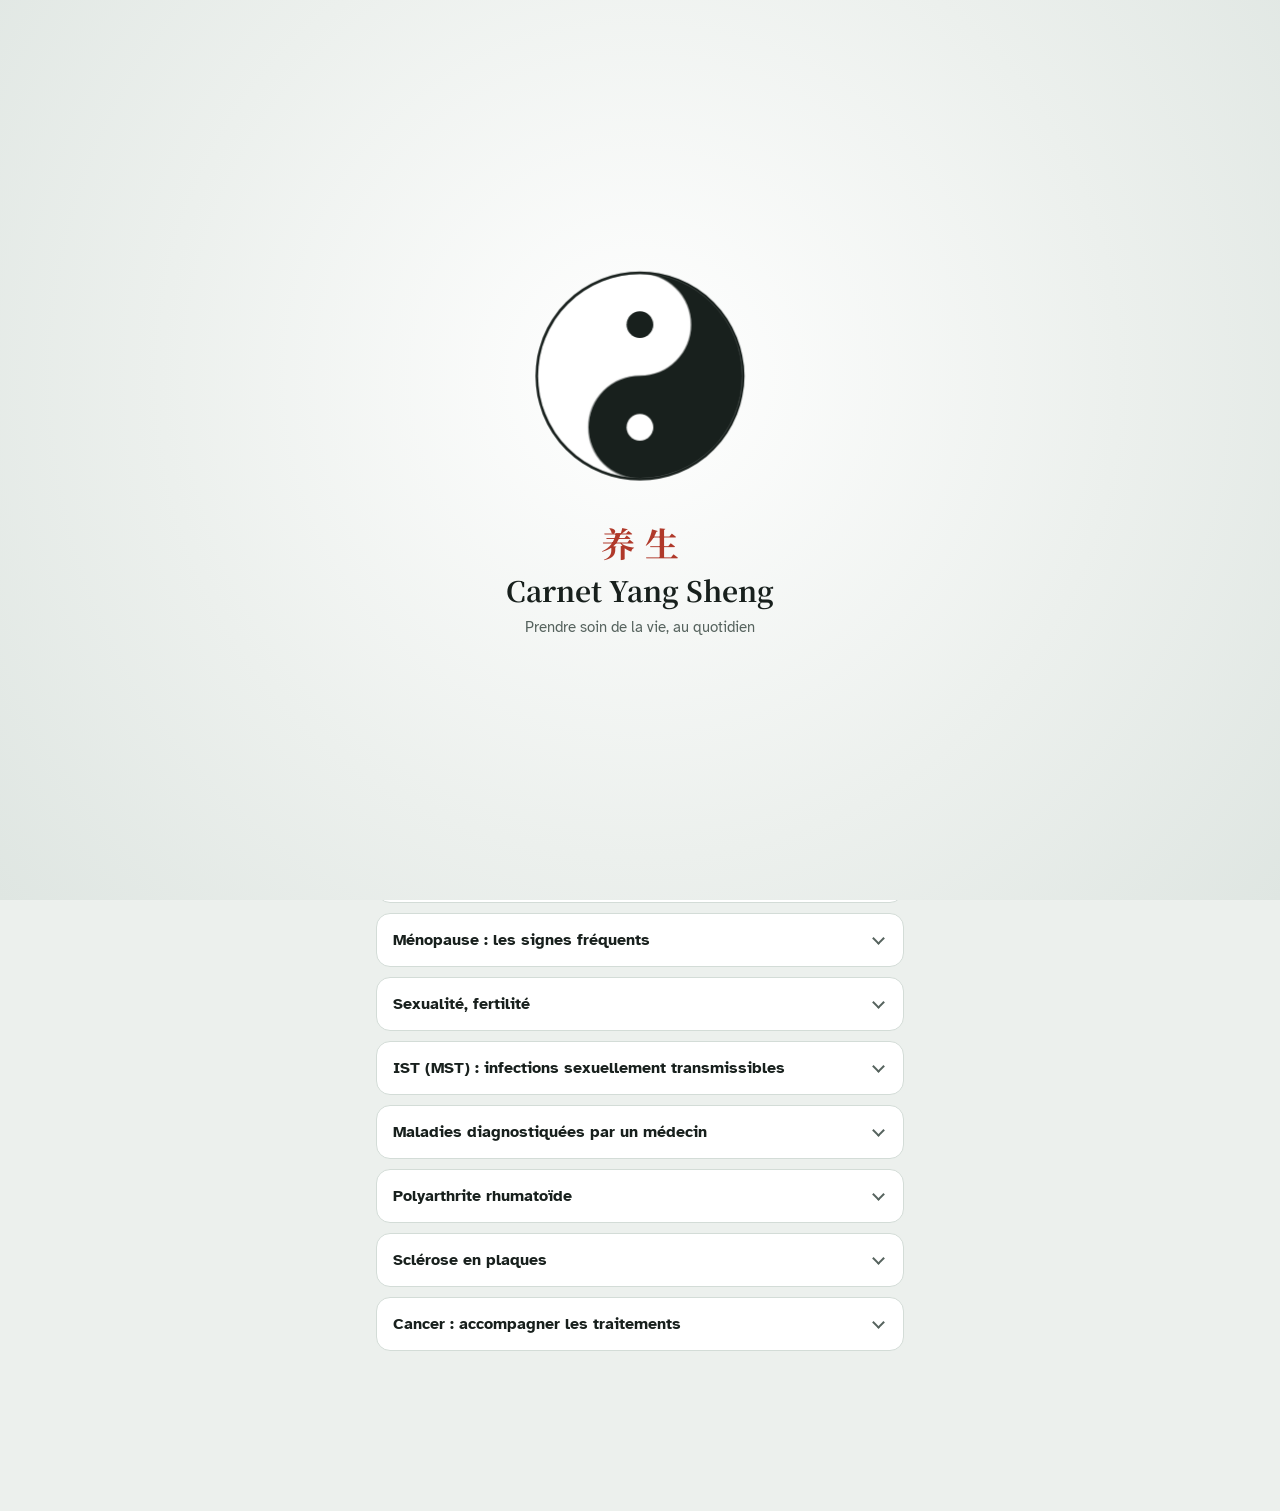
==== index.html @ c3e2aff1 "v0.17.2 : modèle « langue sans enduit » séparé de l'enduit par plaques - Nouveau signe sans-enduit (" ====
<!doctype html>
<html lang="fr">
<head>
<meta charset="utf-8">
<script>try{var p=JSON.parse(localStorage.getItem('ys.reglages')||'{}')||{},r=document.documentElement;if(p.theme==='dark'||p.theme==='light')r.dataset.theme=p.theme;if(p.fs==='l'||p.fs==='xl')r.dataset.fs=p.fs;if(p.intro===false)r.classList.add('no-intro');if(localStorage.getItem('ys.langue')==='en')r.lang='en';}catch(e){}</script>
<meta name="viewport" content="width=device-width, initial-scale=1, viewport-fit=cover">
<title>Carnet Yang Sheng</title>
<meta name="description" content="Protocoles d'auto-massage et recettes de bien-être inspirés de la médecine traditionnelle chinoise.">
<meta name="theme-color" content="#ECF0ED" media="(prefers-color-scheme: light)">
<meta name="theme-color" content="#0F1412" media="(prefers-color-scheme: dark)">
<link rel="manifest" href="manifest.webmanifest">
<link rel="icon" type="image/png" href="icons/icon-192.png">
<link rel="apple-touch-icon" href="icons/apple-touch-icon.png">
<link rel="preload" href="fonts/atkinson-400.woff2" as="font" type="font/woff2" crossorigin>
<link rel="stylesheet" href="app.css?v=09b61f0e">
</head>
<body>
<div id="intro" class="intro" role="img" aria-label="Carnet Yang Sheng">
  <div class="intro-in">
    <svg class="taiji" viewBox="-112 -112 224 224" aria-hidden="true">
      <circle class="taiji-halo" r="108"></circle>
      <g class="taiji-spin">
        <g class="taiji-yang"><path d="M0 -100A100 100 0 0 1 0 100A50 50 0 0 1 0 0A50 50 0 0 0 0 -100Z"></path><circle class="taiji-dot d-yin" cx="0" cy="50" r="13"></circle></g>
        <g class="taiji-yin"><path d="M0 100A100 100 0 0 1 0 -100A50 50 0 0 1 0 0A50 50 0 0 0 0 100Z"></path><circle class="taiji-dot d-yang" cx="0" cy="-50" r="13"></circle></g>
      </g>
      <circle class="taiji-ring" r="100.5" pathLength="100"></circle>
    </svg>
    <p class="intro-zh" lang="zh-Hans">养生</p>
    <p class="intro-t">Carnet Yang Sheng</p>
    <p class="intro-s">Prendre soin de la vie, au quotidien</p>
  </div>
</div>

<main id="view"></main>

<div class="mini" id="mini" hidden>
  <div class="mini-in">
    <div class="mini-t"><b id="mini-title"></b><span>Minuteur en cours</span></div>
    <span class="mini-time" id="mini-time"></span>
    <button type="button" id="mini-open">Voir</button>
  </div>
</div>

<div id="dock" class="dock" aria-hidden="true" hidden><p class="dock-t">Dépose la fiche dans un carnet</p><div class="dock-in"></div></div>

<div id="toast" class="toast" role="status" aria-live="polite" hidden><span class="toast-m"></span><button type="button" class="toast-b">Annuler</button></div>

<div id="sheet" class="sheet-back" hidden>
  <div class="sheet" role="dialog" aria-modal="true" aria-labelledby="sheet-t">
    <h2 class="sheet-t" id="sheet-t"></h2>
    <p class="sheet-s"></p>
    <div class="sheet-body"></div>
    <button type="button" class="sheet-cancel">Fermer</button>
  </div>
</div>

<nav class="tabs" aria-label="Sections">
  <div class="tabs-in">
    <button type="button" class="tab" data-tab="symptomes"><span class="pill"><svg viewBox="0 0 24 24" fill="none" stroke="currentColor" stroke-width="1.8" stroke-linecap="round" stroke-linejoin="round" aria-hidden="true"><path d="M2.5 12h4.5l2.2-5.5 4.3 11 2.2-5.5h5.8"></path></svg></span><span class="tab-l">Symptômes</span></button>
    <button type="button" class="tab" data-tab="tableaux"><span class="pill"><svg viewBox="0 0 24 24" fill="none" stroke="currentColor" stroke-width="1.8" stroke-linecap="round" stroke-linejoin="round" aria-hidden="true"><circle cx="12" cy="12" r="9"></circle><path d="M12 3a4.5 4.5 0 0 1 0 9a4.5 4.5 0 0 0 0 9"></path><circle cx="12" cy="7.5" r="0.9" fill="currentColor"></circle><circle cx="12" cy="16.5" r="0.9"></circle></svg></span><span class="tab-l">Tableaux</span></button>
    <button type="button" class="tab" data-tab="cuisine"><span class="pill"><svg viewBox="0 0 24 24" fill="none" stroke="currentColor" stroke-width="1.8" stroke-linecap="round" stroke-linejoin="round" aria-hidden="true"><path d="M3 12h18a9 8 0 0 1-18 0z"></path><path d="M8 8.5c0-1.4 1-1.8 1-3.2M12 8.5c0-1.4 1-1.8 1-3.2M16 8.5c0-1.4 1-1.8 1-3.2"></path></svg></span><span class="tab-l">Cuisine</span></button>
    <button type="button" class="tab" data-tab="carnet"><span class="pill"><svg viewBox="0 0 24 24" fill="none" stroke="currentColor" stroke-width="1.8" stroke-linecap="round" stroke-linejoin="round" aria-hidden="true"><path d="M5 4.5A1.5 1.5 0 0 1 6.5 3H19v15H6.5A1.5 1.5 0 0 0 5 19.5z"></path><path d="M5 19.5A1.5 1.5 0 0 0 6.5 21H19"></path><path d="M9 7.5h6M9 11h4"></path></svg></span><span class="tab-l">Carnet</span></button>
    <button type="button" class="tab" data-tab="infos"><span class="pill"><svg viewBox="0 0 24 24" fill="none" stroke="currentColor" stroke-width="1.8" stroke-linecap="round" stroke-linejoin="round" aria-hidden="true"><circle cx="12" cy="12" r="9"></circle><path d="M12 11v5.5M12 7.8v.2"></path></svg></span><span class="tab-l">Infos</span></button>
  </div>
</nav>

<script src="app.js?v=32d4dc34"></script>
</body>
</html>
---- app.css ----
@font-face{font-family:"YS Serif";font-style:normal;font-weight:500;font-display:swap;src:url("fonts/notoserifsc-500.woff2") format("woff2")}
@font-face{font-family:"YS Serif";font-style:normal;font-weight:700;font-display:swap;src:url("fonts/notoserifsc-700.woff2") format("woff2")}
@font-face{font-family:"YS Sans";font-style:normal;font-weight:400;font-display:swap;src:url("fonts/atkinson-400.woff2") format("woff2")}
@font-face{font-family:"YS Sans";font-style:normal;font-weight:700;font-display:swap;src:url("fonts/atkinson-700.woff2") format("woff2")}
/* Carnet Yang Sheng : styles de l'appli */
:root{
  --bg:#ECF0ED;--surface:#FFFFFF;--sunk:#DFE6E2;--ink:#18201D;--muted:#56635E;--line:#D3DCD7;
  --cin:#A5382A;--cin-bg:#F6E3DF;--jade:#256650;--jade-bg:#DCEEE6;--och:#8A5A10;--och-bg:#F5E8D0;--done:#8A9791;
  --seal:#B0392A;--seal-ink:#FFF7F3;--shadow:rgba(24,32,29,.10);--warn:#8C3B12;--warn-bg:#FBEBDD;
  --serif:"YS Serif","Noto Serif SC","Songti SC","STSong","Source Han Serif SC",Georgia,serif;
  --sans:"YS Sans","Atkinson Hyperlegible",system-ui,-apple-system,"Segoe UI",Roboto,sans-serif;
  --tabs-h:64px;--fs:1;
}
:root[data-fs="l"]{--fs:1.12}
:root[data-fs="xl"]{--fs:1.25}
@media (prefers-color-scheme:dark){
  :root:not([data-theme="light"]){
    --bg:#0F1412;--surface:#18201D;--sunk:#0A0E0C;--ink:#E6ECE8;--muted:#9AA8A2;--line:#2B3632;
    --cin:#E8846F;--cin-bg:#3A231E;--jade:#74C8A7;--jade-bg:#16332A;--och:#E3AA56;--och-bg:#3A2B13;--done:#5F6D67;
    --seal:#C4503E;--seal-ink:#FFF3EE;--shadow:rgba(0,0,0,.45);--warn:#F0A774;--warn-bg:#3A2415;
    color-scheme:dark;
  }
}
:root[data-theme="dark"]{
  --bg:#0F1412;--surface:#18201D;--sunk:#0A0E0C;--ink:#E6ECE8;--muted:#9AA8A2;--line:#2B3632;
  --cin:#E8846F;--cin-bg:#3A231E;--jade:#74C8A7;--jade-bg:#16332A;--och:#E3AA56;--och-bg:#3A2B13;--done:#5F6D67;
  --seal:#C4503E;--seal-ink:#FFF3EE;--shadow:rgba(0,0,0,.45);--warn:#F0A774;--warn-bg:#3A2415;
  color-scheme:dark;
}
*,*::before,*::after{box-sizing:border-box}
[hidden]{display:none!important}
html{-webkit-text-size-adjust:100%}
body{margin:0;background:var(--bg);color:var(--ink);font-family:var(--sans);font-size:calc(16px*var(--fs,1));line-height:1.5;-webkit-tap-highlight-color:transparent}
.standalone body{padding-top:env(safe-area-inset-top,0px)}
main{max-width:560px;margin-inline:auto;padding-inline:16px;padding-block:20px calc(var(--tabs-h) + 96px + env(safe-area-inset-bottom,0px))}
button{font:inherit;color:inherit}
:focus-visible{outline:2px solid var(--ink);outline-offset:2px}
h1,h2,h3{text-wrap:balance}

/* En-têtes de section */
.mast{display:flex;gap:14px;align-items:center}
.seal{flex:none;width:46px;height:82px;border-radius:5px;background:var(--seal);color:var(--seal-ink);font-family:var(--serif);font-weight:700;font-size:25px;line-height:1;display:flex;flex-direction:column;align-items:center;justify-content:center;gap:7px;box-shadow:inset 0 0 0 3px var(--seal),inset 0 0 0 4.5px var(--seal-ink)}
.mast h1,.vh{font-family:var(--serif);font-weight:700;font-size:calc(30px*var(--fs,1));line-height:1.15;margin:0}
.lede{margin:4px 0 0;color:var(--muted);font-size:calc(15px*var(--fs,1));max-width:44ch}
.tools{display:grid;gap:10px;margin-top:22px}
.seg{display:grid;grid-template-columns:repeat(3,minmax(0,1fr));gap:4px;padding:4px;background:var(--sunk);border-radius:12px}
.seg button{border:0;background:transparent;color:var(--muted);font-weight:700;font-size:calc(15px*var(--fs,1));border-radius:9px;min-height:42px;cursor:pointer;display:inline-flex;align-items:center;justify-content:center;gap:5px}
.seg button[aria-pressed="true"]{background:var(--surface);color:var(--ink);box-shadow:0 1px 3px var(--shadow)}
.seg .n{font-weight:400;font-variant-numeric:tabular-nums}
.find{position:relative;display:block}
.find input{width:100%;font:inherit;font-size:calc(16px*var(--fs,1));color:var(--ink);background:var(--surface);border:1px solid var(--line);border-radius:12px;min-height:46px;padding:10px 14px 10px 42px;-webkit-appearance:none;appearance:none}
.find input::placeholder{color:var(--muted)}
.find input:focus{outline:2px solid var(--jade);outline-offset:0;border-color:var(--jade)}
.find svg{position:absolute;left:14px;top:50%;transform:translateY(-50%);width:18px;height:18px;color:var(--muted);pointer-events:none}

/* Chronologie */
.month{display:flex;align-items:center;gap:10px;margin:28px 0 0;font-size:calc(13px*var(--fs,1));font-weight:700;letter-spacing:.08em;text-transform:uppercase;color:var(--muted)}
.month::after{content:"";flex:1;height:1px;background:var(--line)}
.day{display:grid;grid-template-columns:44px minmax(0,1fr);gap:12px;margin-top:14px}
.date{display:flex;flex-direction:column;align-items:center;padding-top:10px}
.date .d{font-family:var(--serif);font-weight:700;font-size:calc(28px*var(--fs,1));line-height:1;font-variant-numeric:tabular-nums}
.date .w{font-size:calc(12px*var(--fs,1));color:var(--muted);margin-top:5px}
.entries{display:grid;gap:10px}
.entry{--ac:var(--jade);--acbg:var(--jade-bg);display:grid;grid-template-columns:minmax(0,1fr) auto;column-gap:12px;align-items:center;width:100%;text-align:left;background:var(--surface);border:1px solid var(--line);border-radius:14px;padding:14px 14px 14px 16px;cursor:pointer;transition:border-color .15s,transform .1s}
.entry.recette{--ac:var(--och);--acbg:var(--och-bg)}
.entry:hover{border-color:var(--ac)}
.entry:active{transform:scale(.99)}
.entry .txt{display:flex;flex-direction:column;gap:2px;min-width:0}
.kind{font-size:calc(12px*var(--fs,1));font-weight:700;letter-spacing:.08em;text-transform:uppercase;color:var(--ac)}
.etitle{font-size:calc(18px*var(--fs,1));font-weight:700;line-height:1.3}
.emeta{font-size:calc(14px*var(--fs,1));color:var(--muted);font-variant-numeric:tabular-nums}
.ematch{font-size:calc(14px*var(--fs,1));font-weight:700;color:var(--ac)}
.emiss{font-size:calc(13px*var(--fs,1));color:var(--muted)}
.eprin{font-family:var(--serif);font-weight:500;writing-mode:vertical-rl;font-size:calc(19px*var(--fs,1));line-height:1.05;letter-spacing:.06em;color:var(--ac)}
.live{display:inline-block;margin-left:6px;padding:0 8px;border-radius:999px;background:var(--acbg);color:var(--ac);font-size:calc(12px*var(--fs,1));font-weight:700;letter-spacing:0;text-transform:none}
.msg{margin:28px 0 0;padding:18px;border:1px dashed var(--line);border-radius:14px;color:var(--muted);text-align:center}
.results-h{margin:28px 0 12px;font-size:calc(19px*var(--fs,1));font-weight:700}

/* Puces de sélection */
.chips{display:flex;flex-wrap:wrap;gap:8px;margin-top:18px}
.chip{--ac:var(--jade);--acbg:var(--jade-bg);border:1.5px solid var(--line);background:var(--surface);border-radius:999px;padding:8px 14px;min-height:42px;font-size:calc(15px*var(--fs,1));font-weight:700;cursor:pointer;display:inline-flex;align-items:center;gap:6px}
.chips.och .chip{--ac:var(--och);--acbg:var(--och-bg)}
.chip[aria-pressed="true"]{background:var(--acbg);border-color:var(--ac);color:var(--ac)}
.chip[aria-pressed="true"]::before{content:"✓";font-size:calc(14px*var(--fs,1))}
.linkbtn{background:none;border:0;padding:8px 0;min-height:40px;color:var(--muted);font-size:calc(14px*var(--fs,1));text-decoration:underline;text-underline-offset:3px;cursor:pointer}
.alert{margin-top:18px;background:var(--warn-bg);color:var(--ink);border-radius:14px;padding:14px 16px}
.alert h2{margin:0 0 6px;font-size:calc(16px*var(--fs,1));color:var(--warn)}
.alert ul{margin:0;padding-left:18px}
.alert li{margin:0 0 6px;font-size:calc(14px*var(--fs,1));line-height:1.45}
.alert li b{color:var(--warn)}
.fine{margin:14px 0 0;font-size:calc(13px*var(--fs,1));color:var(--muted)}

/* Fiche ouverte */
.fiche{--ac:var(--jade);--acbg:var(--jade-bg)}
.fiche.recette{--ac:var(--och);--acbg:var(--och-bg)}
.bar{position:sticky;top:env(safe-area-inset-top,0px);z-index:5;display:flex;align-items:center;justify-content:space-between;gap:12px;margin-inline:-16px;margin-top:-20px;padding:4px 16px;background:var(--bg);box-shadow:0 1px 0 var(--line)}
.back{border:0;background:none;cursor:pointer;font-weight:700;font-size:calc(16px*var(--fs,1));min-height:44px;display:inline-flex;align-items:center;gap:6px;padding:0 12px 0 0}
.back span{font-size:calc(26px*var(--fs,1));line-height:1;margin-top:-3px}
.dhead{padding-top:18px}
.eyebrow{margin:0;font-size:calc(13px*var(--fs,1));font-weight:700;letter-spacing:.06em;text-transform:uppercase;color:var(--muted)}
.dtitle{font-family:var(--serif);font-weight:700;font-size:calc(28px*var(--fs,1));line-height:1.2;margin:6px 0 0}
.ctx{margin:8px 0 0;color:var(--muted);max-width:60ch}
.for{display:flex;flex-wrap:wrap;gap:6px;margin-top:12px}
.for span{font-size:calc(13px*var(--fs,1));font-weight:700;padding:3px 10px;border-radius:999px;border:1px solid var(--line);color:var(--muted)}
.prin{display:flex;align-items:center;gap:14px;margin-top:14px;padding:12px 14px;background:var(--acbg);border-radius:12px}
.prin .pz{font-family:var(--serif);font-weight:500;font-size:calc(26px*var(--fs,1));line-height:1.1;letter-spacing:.06em;color:var(--ac);flex:none}
.prin .pp{display:flex;flex-direction:column;min-width:0}
.prin .pp b{font-size:calc(15px*var(--fs,1))}
.prin .pp span{font-size:calc(14px*var(--fs,1));color:var(--muted);line-height:1.4}
.sum{margin-top:18px}
.sum p{margin:0;color:var(--muted)}
.hrow{display:flex;align-items:center;justify-content:space-between;gap:12px;flex-wrap:wrap;margin-top:10px}
.count{font-weight:700;font-variant-numeric:tabular-nums}
.ghost{background:none;border:1px solid var(--line);border-radius:999px;padding:8px 16px;font-size:calc(14px*var(--fs,1));cursor:pointer;min-height:40px}
.phase{margin:26px 0 12px;font-size:calc(19px*var(--fs,1));font-weight:700}
.phase.d{color:var(--cin)}.phase.t{color:var(--jade)}.phase.w{color:var(--och)}
.sec{margin:28px 0 12px;font-size:calc(19px*var(--fs,1));font-weight:700}

/* Points */
.pt{--ac:var(--cin);--acbg:var(--cin-bg);background:var(--surface);border:1px solid var(--line);border-radius:14px;padding:14px 14px 10px;margin:0 0 12px;display:grid;grid-template-columns:minmax(0,1fr) auto;column-gap:14px}
.pt.t{--ac:var(--jade);--acbg:var(--jade-bg)}
.pt.w{--ac:var(--och);--acbg:var(--och-bg)}
.pt.running{border-color:var(--ac);box-shadow:0 0 0 1px var(--ac)}
.pt>*{grid-column:1}
.meta{display:flex;align-items:center;gap:8px;flex-wrap:wrap}
.num{width:28px;height:28px;border-radius:50%;background:var(--acbg);color:var(--ac);display:grid;place-items:center;font-weight:700;font-size:calc(14px*var(--fs,1));flex:none}
.ab{font-weight:700;color:var(--ac);font-size:calc(15px*var(--fs,1))}
.pt .pt-zh{grid-column:2;grid-row:1 / span 4;font-family:var(--serif);font-weight:500;writing-mode:vertical-rl;font-size:calc(32px*var(--fs,1));line-height:1.1;letter-spacing:.06em;align-self:start;padding-top:2px}
.pt-py{font-size:calc(21px*var(--fs,1));line-height:1.25;margin:6px 0 0;font-weight:700}
.loc,.act{margin:6px 0 0;font-size:calc(15px*var(--fs,1));line-height:1.45}
.loc{color:var(--muted)}
.k{font-weight:700;color:var(--ink);margin-right:5px}
.tech{grid-column:1 / -1;justify-self:start;margin:12px 0 0;display:inline-flex;align-items:center;gap:8px;background:var(--acbg);color:var(--ac);border-radius:14px;padding:6px 14px 6px 10px;font-size:calc(14px*var(--fs,1));font-weight:700;line-height:1.35}
.tech .ic{font-size:calc(19px*var(--fs,1));line-height:1;flex:none}
.pt.done .pt-zh,.pt.done .pt-py{color:var(--done)}

/* Minuteurs */
.timer{grid-column:1 / -1;margin-top:12px;position:relative;overflow:hidden;width:100%;min-height:62px;border:1.5px solid var(--ac);border-radius:12px;background:transparent;display:flex;align-items:center;justify-content:space-between;gap:12px;padding:8px 16px;cursor:pointer;text-align:left}
.timer::before{content:"";position:absolute;inset:0 auto 0 0;width:calc(var(--p,0) * 100%);background:var(--acbg);transition:width .2s linear}
.timer>*{position:relative}
.timer:focus-visible{outline-color:var(--ac)}
.lab{display:flex;flex-direction:column}
.lab .s{font-weight:700;font-size:calc(16px*var(--fs,1))}
.lab .h{font-size:calc(13px*var(--fs,1));color:var(--muted)}
.time{font-size:calc(30px*var(--fs,1));font-weight:700;font-variant-numeric:tabular-nums;letter-spacing:.01em}
.done .timer{border-color:var(--line)}
.foot{grid-column:1 / -1;display:flex;justify-content:space-between;align-items:center;gap:8px;margin-top:10px;flex-wrap:wrap}
.dots{display:flex;gap:6px}
.dot{font-size:calc(13px*var(--fs,1));padding:3px 11px;border-radius:999px;border:1px solid var(--line);color:var(--muted)}
.dot.ok{background:var(--ac);border-color:var(--ac);color:var(--surface)}
.redo{background:none;border:none;color:var(--muted);font-size:calc(13px*var(--fs,1));text-decoration:underline;text-underline-offset:3px;cursor:pointer;padding:8px 0;min-height:36px}
.note{color:var(--muted);font-size:calc(14px*var(--fs,1));margin:14px 0 0}
.rule{background:var(--och-bg);color:var(--och);border-radius:12px;padding:10px 14px;font-weight:700;font-size:calc(14px*var(--fs,1));margin:14px 0 0;line-height:1.45}
.prod{list-style:none;padding:0;margin:0;background:var(--surface);border:1px solid var(--line);border-radius:14px}
.prod li{padding:12px 14px;border-top:1px solid var(--line);font-size:calc(15px*var(--fs,1));line-height:1.45}
.prod li:first-child{border-top:0}
.prod b{display:block;font-size:calc(16px*var(--fs,1));margin-bottom:2px}
.prod span{color:var(--muted)}

/* Recettes */
.device{margin:14px 0 0;font-size:calc(14px*var(--fs,1));color:var(--muted)}
.serv{display:flex;align-items:center;justify-content:space-between;gap:12px;margin-top:16px;background:var(--surface);border:1px solid var(--line);border-radius:14px;padding:8px 8px 8px 16px}
.serv-l{font-weight:700}
.stepper{display:flex;align-items:center;gap:8px}
.stepper button{width:44px;height:44px;border-radius:50%;border:1.5px solid var(--och);background:transparent;color:var(--och);font-size:calc(22px*var(--fs,1));line-height:1;cursor:pointer;display:grid;place-items:center}
.stepper button:disabled{border-color:var(--line);color:var(--done);cursor:default}
.stepper output{min-width:2ch;text-align:center;font-size:calc(22px*var(--fs,1));font-weight:700;font-variant-numeric:tabular-nums}
.ing{list-style:none;margin:0;padding:0;background:var(--surface);border:1px solid var(--line);border-radius:14px}
.ing li{display:grid;grid-template-columns:6.5em minmax(0,1fr);gap:12px;padding:11px 16px;border-top:1px solid var(--line);line-height:1.4}
.ing li:first-child{border-top:0}
.ing .q{font-weight:700;font-variant-numeric:tabular-nums;text-align:right;color:var(--och)}
.ing small{display:block;color:var(--muted);font-size:calc(13px*var(--fs,1));margin-top:2px}
.ing .have{color:var(--jade);font-weight:700;font-size:calc(13px*var(--fs,1));margin-left:6px}
.steps{list-style:none;margin:0;padding:0;display:grid;gap:12px}
.step{--ac:var(--och);--acbg:var(--och-bg);display:grid;grid-template-columns:30px minmax(0,1fr);gap:12px;background:var(--surface);border:1px solid var(--line);border-radius:14px;padding:14px}
.step.running{border-color:var(--ac);box-shadow:0 0 0 1px var(--ac)}
.snum{width:30px;height:30px;border-radius:50%;background:var(--och-bg);color:var(--och);display:grid;place-items:center;font-weight:700;font-size:calc(14px*var(--fs,1))}
.step h3{margin:3px 0 0;font-size:calc(17px*var(--fs,1));line-height:1.3}
.step p{margin:6px 0 0;font-size:calc(15px*var(--fs,1))}
.step strong{color:var(--och);font-variant-numeric:tabular-nums}
.step.done h3{color:var(--done)}
.notes{margin:0;padding-left:20px}
.notes li{margin:0 0 6px}

/* Infos */
.card{background:var(--surface);border:1px solid var(--line);border-radius:14px;padding:16px;margin-top:16px}
.card h2{margin:0 0 6px;font-size:calc(17px*var(--fs,1))}
.card p{margin:0 0 8px;font-size:calc(15px*var(--fs,1))}
.card p:last-child{margin-bottom:0}
.primary{border:0;background:var(--jade);color:var(--surface);font-weight:700;border-radius:12px;min-height:46px;padding:0 18px;cursor:pointer;margin-top:6px}
.kv{display:grid;grid-template-columns:auto 1fr;gap:4px 14px;font-size:calc(15px*var(--fs,1));margin:0}
.kv dt{color:var(--muted)}
.kv dd{margin:0;font-weight:700;font-variant-numeric:tabular-nums}

/* Barre d'onglets */
.tabs{position:fixed;left:0;right:0;bottom:0;z-index:20;background:var(--surface);border-top:1px solid var(--line);padding-bottom:env(safe-area-inset-bottom,0px)}
.tabs-in{max-width:560px;margin-inline:auto;display:grid;grid-template-columns:repeat(5,minmax(0,1fr));column-gap:6px;padding:0 6px;height:var(--tabs-h)}
.tab{border:0;background:none;cursor:pointer;display:flex;flex-direction:column;align-items:center;justify-content:center;gap:3px;color:var(--muted);font-size:clamp(10px,2.8vw,12px);font-weight:700;padding:0;min-width:0}
.tab-l{display:block;max-width:100%;overflow:hidden;text-overflow:ellipsis;white-space:nowrap;line-height:1.2}
.tab svg{width:24px;height:24px}
.tab[aria-current="page"]{color:var(--jade)}
.tab[aria-current="page"] .pill{background:var(--jade-bg)}
.tab .pill{display:grid;place-items:center;width:min(52px,100%);height:30px;border-radius:999px;transition:background .15s}

/* Minuteur en cours ailleurs */
.mini{position:fixed;left:0;right:0;bottom:calc(var(--tabs-h) + env(safe-area-inset-bottom,0px));z-index:15;padding:0 16px 10px;display:flex;justify-content:center;pointer-events:none}
.mini-in{pointer-events:auto;width:100%;max-width:528px;display:flex;align-items:center;gap:12px;background:var(--ink);color:var(--bg);border-radius:14px;padding:8px 8px 8px 16px;box-shadow:0 6px 20px var(--shadow)}
.mini-t{flex:1;min-width:0;display:flex;flex-direction:column;line-height:1.3}
.mini-t b{font-size:calc(15px*var(--fs,1))}
.mini-t span{font-size:calc(13px*var(--fs,1));opacity:.75}
.mini-time{font-size:calc(22px*var(--fs,1));font-weight:700;font-variant-numeric:tabular-nums}
.mini button{border:0;background:var(--bg);color:var(--ink);font-weight:700;border-radius:10px;min-height:42px;padding:0 14px;cursor:pointer}

/* ---------- v0.2 : symptômes, tableaux, cuisine ---------- */
.seg4{grid-template-columns:repeat(4,minmax(0,1fr))}
.seg4 button{font-size:calc(13.5px*var(--fs,1));flex-direction:column;gap:0;line-height:1.15;padding:4px 2px}
.picked{margin-top:16px;background:var(--surface);border:1px solid var(--line);border-radius:14px;padding:12px 14px}
.picked-h{display:flex;align-items:center;justify-content:space-between;gap:10px;font-weight:700}
.picked .chips{margin-top:6px}
.chips.small{gap:6px;margin-top:10px}
.chips.small .chip{min-height:36px;padding:5px 12px;font-size:calc(14px*var(--fs,1))}
.chip.add{border-style:dashed;color:var(--jade)}
.chip.add::before{content:none}
.chip.sign.key{font-weight:700;border-color:var(--jade)}
.chip.sign{font-weight:400}
details.cat{margin-top:10px;background:var(--surface);border:1px solid var(--line);border-radius:14px}
details.cat>summary{list-style:none;cursor:pointer;display:flex;align-items:center;justify-content:space-between;gap:10px;padding:14px 16px;font-weight:700;min-height:52px}
details.cat>summary::-webkit-details-marker{display:none}
details.cat>summary::after{content:"";width:9px;height:9px;border-right:2px solid var(--muted);border-bottom:2px solid var(--muted);transform:rotate(45deg);margin:-4px 4px 0 auto;flex:none;transition:transform .15s}
details.cat[open]>summary::after{transform:rotate(-135deg);margin-top:4px}
details.cat>summary>span:first-child{flex:1}
details.cat>.chips{margin:0;padding:0 14px 14px}
details.cat>.prose{margin:0;padding:0 16px 16px}
details.pick>.chips{padding:0 14px 6px}
details.pick>.linkbtn,details.pick>.fine{margin:0 16px 12px;display:block}
.subcat{margin:4px 16px 8px;font-size:calc(13px*var(--fs,1));font-weight:700;color:var(--muted);text-transform:uppercase;letter-spacing:.06em}
.cat-n{min-width:26px;height:26px;padding:0 8px;border-radius:999px;background:var(--jade);color:var(--surface);font-size:calc(13px*var(--fs,1));display:grid;place-items:center;font-variant-numeric:tabular-nums}
.cta-wrap{position:sticky;bottom:calc(var(--tabs-h) + env(safe-area-inset-bottom,0px) + 12px);margin-top:18px;display:flex;justify-content:center;pointer-events:none;z-index:4}
.cta{pointer-events:auto;border:0;background:var(--jade);color:var(--surface);font-weight:700;font-size:calc(16px*var(--fs,1));border-radius:999px;min-height:50px;padding:0 24px;box-shadow:0 6px 18px var(--shadow);cursor:pointer}
.result{display:grid;gap:0}
.result>.entry{border-bottom-left-radius:14px;border-bottom-right-radius:14px}
.verify{margin:-2px 0 0;padding:8px 14px 12px;background:var(--sunk);border-radius:0 0 14px 14px;font-size:calc(13px*var(--fs,1));color:var(--muted);font-weight:700}
.result:has(.verify)>.entry{border-bottom-left-radius:0;border-bottom-right-radius:0}
.verify .chips.small{margin-top:6px}
.match{display:flex;flex-wrap:wrap;align-items:center;gap:8px;margin-top:4px}
.force{font-size:calc(12px*var(--fs,1));font-weight:700;padding:2px 10px;border-radius:999px}
.force.forte{background:var(--jade);color:var(--surface)}
.force.moyenne{background:var(--jade-bg);color:var(--jade)}
.force.faible{border:1px solid var(--line);color:var(--muted)}
.entry.tableau{--ac:var(--cin);--acbg:var(--cin-bg)}
.clamp{display:-webkit-box;-webkit-line-clamp:2;-webkit-box-orient:vertical;overflow:hidden}
.ghost.wide{width:100%;margin-top:12px}
.org{display:flex;align-items:baseline;gap:10px;margin:28px 0 12px;font-size:calc(19px*var(--fs,1));font-weight:700}
.org-zh{font-family:var(--serif);font-weight:500;color:var(--cin);font-size:calc(22px*var(--fs,1))}
.org-n{margin-left:auto;font-size:calc(13px*var(--fs,1));color:var(--muted);font-weight:400;font-variant-numeric:tabular-nums}
.axe{display:flex;align-items:baseline;gap:10px;margin:24px 0 10px;font-size:calc(17px*var(--fs,1));font-weight:700}
.axe .org-zh{color:var(--och);font-size:calc(19px*var(--fs,1))}
.sub{margin:4px 0 0;color:var(--muted);font-size:calc(15px*var(--fs,1))}
.sub [lang]{font-family:var(--serif);font-size:calc(18px*var(--fs,1));color:var(--ac)}
.hint{margin:-4px 0 10px;color:var(--muted);font-size:calc(14px*var(--fs,1))}
.prose{margin:0;font-size:calc(15.5px*var(--fs,1));line-height:1.55;max-width:62ch}
.bullets{margin:0;padding-left:20px}
.bullets li{margin:0 0 6px;font-size:calc(15px*var(--fs,1))}
.kv.tongue{margin-top:16px;background:var(--surface);border:1px solid var(--line);border-radius:14px;padding:12px 14px;grid-template-columns:5em 1fr}
.kv.tongue dd{font-weight:400}
.dual{display:grid;gap:10px}
@media (min-width:520px){.dual{grid-template-columns:1fr 1fr}}
.dual .card{margin:0}
.card h3{margin:0 0 4px;font-size:calc(15px*var(--fs,1))}
.card.good h3{color:var(--jade)}
.card.bad h3{color:var(--cin)}
.bar-r{display:flex;align-items:center;gap:6px}
.star{border:0;background:none;font-size:calc(24px*var(--fs,1));line-height:1;color:var(--och);min-width:44px;min-height:44px;cursor:pointer}
.for{align-items:center}
.for-l{border:0!important;padding-left:0!important;color:var(--ink)!important}
.tag{font:inherit;font-size:calc(13px*var(--fs,1));font-weight:700;padding:5px 12px;border-radius:999px;border:1px solid var(--jade);background:var(--jade-bg);color:var(--jade);cursor:pointer;min-height:32px}
.tag.static{border-color:var(--line);background:none;color:var(--muted);cursor:default}
.flag{grid-column:1 / -1;margin:8px 0 0;font-size:calc(13px*var(--fs,1));font-weight:700;color:var(--cin)}
.flag.soft{color:var(--muted);font-weight:400}
.alert p{margin:0;font-size:calc(14px*var(--fs,1));line-height:1.45}
.alert.soft{background:var(--och-bg)}
.alert.soft h2{color:var(--och)}
.varseg{margin-top:16px}
.varseg button{font-size:calc(13.5px*var(--fs,1));line-height:1.2;padding:6px 4px}
.fiche.tableau{--ac:var(--cin);--acbg:var(--cin-bg)}
/* ---------- v0.3 : suggestions, barre de sélection ---------- */
.ac-wrap{position:relative}
.ac{position:absolute;left:0;right:0;top:calc(100% + 6px);z-index:12;display:grid;gap:2px;padding:6px;background:var(--surface);border:1px solid var(--line);border-radius:14px;box-shadow:0 12px 32px var(--shadow);max-height:min(430px,52vh);overflow-y:auto;overscroll-behavior:contain}
.ac-item{display:flex;align-items:center;gap:10px;width:100%;min-height:48px;padding:8px 12px;border:0;border-radius:10px;background:none;text-align:left;cursor:pointer}
.ac-item:first-child{background:var(--sunk)}
.ac-item:focus-visible{background:var(--jade-bg);outline-offset:-2px}
.ac-n{flex:1;min-width:0;font-size:calc(16px*var(--fs,1));font-weight:700;line-height:1.3}
.ac-n mark{background:none;color:var(--jade);font-weight:700;text-decoration:underline;text-decoration-thickness:2px;text-underline-offset:3px}
.ac-c{flex:none;max-width:42%;font-size:calc(12.5px*var(--fs,1));line-height:1.25;color:var(--muted);text-align:right}
.ac-ok{flex:none;color:var(--jade);font-weight:700}
.ac-item[aria-selected="true"] .ac-n{color:var(--jade)}
.ac-empty{margin:0;padding:12px;font-size:calc(14px*var(--fs,1));color:var(--muted)}
@media (hover:hover){.ac-item:hover{background:var(--jade-bg)}}
.cta-bar{pointer-events:auto;width:100%;display:flex;align-items:center;gap:6px;padding:8px 8px 8px 16px;background:var(--ink);color:var(--bg);border-radius:16px;box-shadow:0 8px 24px var(--shadow)}
.cta-t{flex:1;min-width:0;display:flex;flex-direction:column;line-height:1.3}
.cta-t b{font-size:calc(15px*var(--fs,1))}
.cta-t span{font-size:calc(13px*var(--fs,1));line-height:1.3;opacity:.8;display:-webkit-box;-webkit-line-clamp:2;-webkit-box-orient:vertical;overflow:hidden}
.cta-x{flex:none;border:0;background:none;color:inherit;opacity:.8;font-size:calc(14px*var(--fs,1));min-height:44px;padding:0 8px;cursor:pointer;text-decoration:underline;text-underline-offset:3px}
.cta-bar .cta{flex:none;min-height:44px;padding:0 16px;font-size:calc(15px*var(--fs,1));box-shadow:none}
.chip{text-align:left}
.chip.rm::before{content:none}
.linkbtn.inline{min-height:0;padding:0;font-size:inherit;vertical-align:baseline}
.verify .chip.add{font-weight:400}
.verify .chip.add.key{font-weight:700;border-style:solid;border-color:var(--jade)}
.chip.rm span{font-size:calc(17px*var(--fs,1));line-height:1;opacity:.7}

/* Tableaux : accès rapide par organe */
.jump{display:flex;flex-wrap:wrap;gap:6px;margin-top:14px}
.jump-b{display:inline-flex;align-items:center;gap:5px;min-height:36px;padding:4px 12px 4px 10px;border:1px solid var(--line);border-radius:999px;background:var(--surface);font-size:calc(14px*var(--fs,1));font-weight:700;cursor:pointer}
.jump-b span{font-family:var(--serif);font-weight:500;color:var(--cin);font-size:calc(15px*var(--fs,1))}
.grp{scroll-margin-top:12px}
.also{display:grid;gap:6px;margin-top:10px;padding:10px 12px 12px;border:1px dashed var(--line);border-radius:14px}
.also>span{font-size:calc(12px*var(--fs,1));font-weight:700;letter-spacing:.08em;text-transform:uppercase;color:var(--muted)}
.also-b{display:block;width:100%;min-height:40px;padding:6px 0;border:0;background:none;text-align:left;font-size:calc(15px*var(--fs,1));line-height:1.35;cursor:pointer;color:var(--ink)}
.also-b b{display:block;font-size:calc(12px*var(--fs,1));letter-spacing:.06em;text-transform:uppercase;color:var(--cin)}
.org small{display:block;font-size:calc(13px*var(--fs,1));font-weight:400;color:var(--muted);margin-top:1px}
.sec-n{margin-left:8px;padding:2px 10px;border-radius:999px;background:var(--jade-bg);color:var(--jade);font-size:calc(13px*var(--fs,1));font-weight:700;vertical-align:middle}

/* Carnets personnels */
.colls{display:flex;flex-wrap:wrap;gap:8px;margin-top:20px}
.coll{display:inline-flex;align-items:center;gap:8px;min-height:40px;padding:6px 14px;border:1.5px solid var(--line);border-radius:999px;background:var(--surface);font-size:calc(14.5px*var(--fs,1));font-weight:700;cursor:pointer;max-width:100%}
.coll .n{font-size:calc(13px*var(--fs,1));font-weight:400;color:var(--muted);font-variant-numeric:tabular-nums}
.coll.on{background:var(--ink);border-color:var(--ink);color:var(--bg)}
.coll.on .n{color:inherit;opacity:.75}
.coll.add{border-style:dashed;background:none;color:var(--jade)}
.coll-h{display:flex;align-items:center;justify-content:space-between;gap:12px}
.coll-h h2{margin:0;min-width:0;font-family:var(--serif);font-size:calc(22px*var(--fs,1));line-height:1.25;overflow-wrap:anywhere}
#timeline>.hint:first-child{margin:16px 0 10px}
.masked{margin:26px 0 0;text-align:center;font-size:calc(14px*var(--fs,1));color:var(--muted)}
.masked .linkbtn{margin-left:6px}
.favdot{margin-left:6px;color:var(--och);letter-spacing:0}

/* Appui long et glisser */
[data-lp]{-webkit-user-select:none;user-select:none;-webkit-touch-callout:none}
.entry.lifted{transform:scale(1.02);border-color:var(--ac);box-shadow:0 10px 28px var(--shadow);transition:transform .15s,box-shadow .15s,border-color .15s}
.entry.dragging{position:relative;z-index:35;opacity:.9;border-color:var(--ac);box-shadow:0 16px 36px var(--shadow);transition:none}
.sortable .entry{transition:border-color .15s}

/* Onglets de carnets déplaçables */
[data-lpc]{-webkit-user-select:none;user-select:none;-webkit-touch-callout:none}
.coll.lifted{transform:scale(1.06);box-shadow:0 8px 20px var(--shadow);transition:transform .15s,box-shadow .15s}
.coll.dragging{position:relative;z-index:6;box-shadow:0 12px 28px var(--shadow);transition:none}
.coll-a{display:flex;gap:8px;flex:none}
.trirow{display:flex;align-items:center;gap:12px}
.trirow>span{flex:none;font-size:calc(14px*var(--fs,1));font-weight:700;color:var(--muted)}
.segt{flex:1;grid-template-columns:repeat(2,minmax(0,1fr))}
.segt button{min-height:38px;font-size:calc(14px*var(--fs,1))}

/* Dépôt dans un carnet pendant un glisser */
.dock{position:fixed;left:0;right:0;top:0;z-index:30;display:flex;flex-direction:column;align-items:center;padding:calc(env(safe-area-inset-top,0px) + 10px) 12px 12px;background:var(--ink);color:var(--bg);box-shadow:0 8px 24px var(--shadow);animation:ys-down .15s ease-out}
.dock-t{margin:0 0 8px;font-size:calc(13px*var(--fs,1));font-weight:700;letter-spacing:.04em;opacity:.8}
.dock-in{width:100%;max-width:560px;display:flex;flex-wrap:wrap;justify-content:center;gap:8px}
.dock-b{display:inline-flex;align-items:center;gap:6px;min-height:44px;padding:8px 16px;border:1.5px dashed currentColor;border-radius:999px;font-size:calc(15px*var(--fs,1));font-weight:700;transition:transform .1s,background .1s}
.dock-b.has::before{content:"✓"}
.dock-b.new{opacity:.85}
.dock-b.over{background:var(--jade);border-color:var(--jade);border-style:solid;color:var(--surface);transform:scale(1.08)}
@keyframes ys-down{from{transform:translateY(-100%)}}

/* Sélection multiple */
.selecting .entry{position:relative;padding-left:54px}
.selecting .entry::before{content:"";position:absolute;left:16px;top:50%;width:24px;height:24px;margin-top:-12px;border:2px solid var(--line);border-radius:7px;background:var(--surface);display:grid;place-items:center;font-size:calc(15px*var(--fs,1));line-height:1;color:var(--surface)}
.selecting .entry[aria-pressed="true"]{border-color:var(--jade);box-shadow:0 0 0 1px var(--jade)}
.selecting .entry[aria-pressed="true"]::before{content:"✓";background:var(--jade);border-color:var(--jade)}
.selbar{position:sticky;top:env(safe-area-inset-top,0px);z-index:7;display:flex;align-items:center;justify-content:space-between;gap:10px;margin:14px -16px 12px;padding:6px 16px;background:var(--bg);box-shadow:0 1px 0 var(--line)}
.selbar .linkbtn{color:var(--jade);font-weight:700}
.seln{flex:1;text-align:center;font-size:calc(14px*var(--fs,1));font-weight:700}
.primary.sm{min-height:40px;margin-top:0;padding:0 14px}
.selact{position:sticky;bottom:calc(var(--tabs-h) + env(safe-area-inset-bottom,0px) + 12px);z-index:7;margin-top:18px;display:grid;grid-auto-flow:column;grid-auto-columns:minmax(0,1fr);gap:4px;padding:6px;background:var(--ink);border-radius:16px;box-shadow:0 8px 24px var(--shadow)}
.selact button{display:flex;flex-direction:column;align-items:center;justify-content:center;gap:2px;min-height:54px;padding:4px 2px;border:0;border-radius:12px;background:none;color:var(--bg);font-size:calc(13px*var(--fs,1));font-weight:700;cursor:pointer}
.selact button span{font-size:calc(19px*var(--fs,1));line-height:1}
.selact button:disabled{opacity:.4;cursor:default}
.selact [data-selact="rm"]{color:var(--cin-bg)}
body:has(.selact) .toast{bottom:calc(var(--tabs-h) + env(safe-area-inset-bottom,0px) + 90px)}
.sheet-row:disabled{opacity:.45;cursor:default}

/* Compte */
.accrow{display:flex;justify-content:flex-end;margin:-6px 0 8px}
.accbtn{display:inline-flex;align-items:center;gap:8px;max-width:70%;min-height:40px;padding:4px 14px 4px 4px;border:1px solid var(--line);border-radius:999px;background:var(--surface);font-size:calc(14px*var(--fs,1));font-weight:700;cursor:pointer}
.accbtn .acc-n{overflow:hidden;text-overflow:ellipsis;white-space:nowrap}
.accbtn:not(:has(.avatar)){padding-left:14px;color:var(--jade);border-color:var(--jade)}
.avatar{flex:none;width:44px;height:44px;border-radius:50%;object-fit:cover;display:inline-grid;place-items:center;background:var(--jade-bg);color:var(--jade);font-weight:700;font-size:calc(18px*var(--fs,1))}
.avatar.sm{width:32px;height:32px;font-size:calc(14px*var(--fs,1))}
.avatar.big{width:64px;height:64px;font-size:calc(26px*var(--fs,1))}
.acc-id{display:flex;align-items:center;gap:14px;margin:4px 4px 8px}
.acc-id>div{display:flex;flex-direction:column;min-width:0;line-height:1.35}
.acc-id b{font-size:calc(17px*var(--fs,1))}
.acc-id span{font-size:calc(14px*var(--fs,1));color:var(--muted);overflow-wrap:anywhere}
.acc-sync{margin:0 4px 8px;font-size:calc(13.5px*var(--fs,1));color:var(--muted)}
.acc-sync.ok{color:var(--jade)}
.acc-sync.erreur{color:var(--cin)}
.card .acc-id{margin:8px 0}
.acc-intro{margin:0 4px 14px;font-size:calc(15px*var(--fs,1));color:var(--muted)}
.prov{display:block;width:100%;min-height:50px;margin-bottom:8px;border:1.5px solid var(--line);border-radius:12px;background:var(--surface);font-size:calc(16px*var(--fs,1));font-weight:700;cursor:pointer}
.prov:disabled,.acc-form [type="submit"]:disabled{opacity:.55;cursor:default}
.or{display:flex;align-items:center;gap:10px;margin:10px 4px;font-size:calc(13px*var(--fs,1));color:var(--muted)}
.or::before,.or::after{content:"";flex:1;height:1px;background:var(--line)}
.acc-form{display:grid;gap:10px;padding:12px;border-radius:14px;background:var(--sunk)}
.acc-form label{display:grid;gap:6px;font-size:calc(13px*var(--fs,1));font-weight:700;color:var(--muted)}
.acc-form input{width:100%;min-height:46px;padding:10px 12px;font:inherit;font-size:calc(16px*var(--fs,1));color:var(--ink);background:var(--surface);border:1px solid var(--line);border-radius:12px;-webkit-appearance:none;appearance:none}
.acc-form input:focus{outline:2px solid var(--jade);outline-offset:0;border-color:var(--jade)}
.pw{position:relative;display:block}
.pw input{padding-right:92px}
.pw button{position:absolute;right:4px;top:50%;transform:translateY(-50%);min-height:38px;padding:0 12px;border:0;border-radius:9px;background:none;color:var(--jade);font-size:calc(14px*var(--fs,1));font-weight:700;cursor:pointer}
.acc-err{margin:0;padding:8px 12px;border-radius:10px;background:var(--cin-bg);color:var(--cin);font-size:calc(14px*var(--fs,1));font-weight:700}
.primary.wide{width:100%;margin-top:2px}
.acc-switch{margin:10px 4px 0;font-size:calc(14px*var(--fs,1));color:var(--muted);text-align:center}
.acc-switch .linkbtn{color:var(--jade);font-weight:700}
.sheet-body>.fine{margin:12px 4px 0}
label.sheet-row{cursor:pointer}

/* Feuille d'actions */
body.noscroll{overflow:hidden}
.sheet-back{position:fixed;inset:0;z-index:40;display:flex;align-items:flex-end;justify-content:center;background:rgba(8,12,10,.45);animation:ys-fade .15s ease-out}
.sheet{width:100%;max-width:560px;max-height:86vh;overflow-y:auto;overscroll-behavior:contain;padding:10px 16px calc(14px + env(safe-area-inset-bottom,0px));background:var(--surface);border-radius:20px 20px 0 0;box-shadow:0 -8px 30px var(--shadow);animation:ys-up .2s ease-out}
.sheet::before{content:"";display:block;width:40px;height:4px;margin:0 auto 14px;border-radius:2px;background:var(--line)}
.sheet-t{margin:0 4px;font-size:calc(18px*var(--fs,1));line-height:1.3}
.sheet-s{margin:4px 4px 0;font-size:calc(14px*var(--fs,1));color:var(--muted)}
.sheet-body{display:grid;gap:2px;margin-top:12px}
.sheet-row{display:flex;align-items:center;gap:12px;width:100%;min-height:52px;padding:10px 12px;border:0;border-radius:12px;background:none;text-align:left;font-size:calc(16px*var(--fs,1));font-weight:700;cursor:pointer}
.sheet-row>span{flex:1;min-width:0}
.sheet-row small{flex:none;font-size:calc(13px*var(--fs,1));font-weight:400;color:var(--muted)}
.sheet-row:active{background:var(--sunk)}
.sheet-row.danger{color:var(--cin)}
.sheet-row[aria-pressed]::after{content:"";flex:none;width:24px;height:24px;border:2px solid var(--line);border-radius:7px;display:grid;place-items:center;font-size:calc(15px*var(--fs,1));line-height:1}
.sheet-row[aria-pressed="true"]{color:var(--jade)}
.sheet-row[aria-pressed="true"]::after{content:"✓";background:var(--jade);border-color:var(--jade);color:var(--surface)}
.sheet-empty{margin:0 12px 6px;font-size:calc(14px*var(--fs,1));color:var(--muted)}
.sheet-new{margin-top:12px;padding:12px;border-radius:14px;background:var(--sunk)}
.sheet-new label{display:block;margin-bottom:6px;font-size:calc(13px*var(--fs,1));font-weight:700;color:var(--muted)}
.sheet-new div{display:flex;gap:8px}
.sheet-new input{flex:1;min-width:0;min-height:46px;padding:10px 12px;font:inherit;font-size:calc(16px*var(--fs,1));color:var(--ink);background:var(--surface);border:1px solid var(--line);border-radius:12px;-webkit-appearance:none;appearance:none}
.sheet-new input::placeholder{color:var(--muted)}
.sheet-new input:focus{outline:2px solid var(--jade);outline-offset:0;border-color:var(--jade)}
.sheet-new input.err{border-color:var(--cin);outline-color:var(--cin)}
.sheet-new .primary{flex:none;margin-top:0}
.sheet-cancel{display:block;width:100%;min-height:48px;margin-top:10px;border:1px solid var(--line);border-radius:12px;background:none;font-weight:700;cursor:pointer}
@media (hover:hover){.sheet-row:hover{background:var(--sunk)}}
@keyframes ys-fade{from{opacity:0}}
@keyframes ys-up{from{transform:translateY(40px);opacity:.4}}

/* Message éphémère */
.toast{position:fixed;left:50%;bottom:calc(var(--tabs-h) + env(safe-area-inset-bottom,0px) + 14px);z-index:50;transform:translateX(-50%);width:max-content;max-width:calc(100% - 32px);display:flex;align-items:center;gap:6px;padding:6px 6px 6px 16px;background:var(--ink);color:var(--bg);border-radius:12px;box-shadow:0 8px 24px var(--shadow);font-size:calc(15px*var(--fs,1));animation:ys-fade .15s ease-out}
.toast-m{min-width:0;padding:6px 0;overflow-wrap:anywhere}
.toast-b{flex:none;min-height:40px;padding:0 12px;border:0;border-radius:9px;background:none;color:var(--jade-bg);font-weight:700;cursor:pointer;text-decoration:underline;text-underline-offset:3px}
.toast:has(.toast-b[hidden]){padding-right:16px}
body:has(#symcta:not([hidden])) .toast{bottom:calc(var(--tabs-h) + env(safe-area-inset-bottom,0px) + 88px)}
body:has(#mini:not([hidden])) .toast{bottom:calc(var(--tabs-h) + env(safe-area-inset-bottom,0px) + 80px)}
body.noscroll .toast{top:calc(env(safe-area-inset-top,0px) + 14px);bottom:auto}

/* Fiche : options, enchaînement, ingrédients */
.more{min-width:44px;min-height:44px;border:0;background:none;color:var(--muted);font-size:calc(24px*var(--fs,1));line-height:1;cursor:pointer;display:grid;place-items:center}
.switch{display:flex;align-items:center;gap:12px;width:100%;margin-top:14px;padding:10px 14px;border:1px solid var(--line);border-radius:14px;background:var(--surface);text-align:left;cursor:pointer}
.switch>span:last-child{display:flex;flex-direction:column;line-height:1.35}
.switch b{font-size:calc(15px*var(--fs,1))}
.switch small{font-size:calc(13px*var(--fs,1));color:var(--muted)}
.sw{position:relative;flex:none;width:46px;height:28px;border-radius:999px;background:var(--line);transition:background .15s}
.sw::after{content:"";position:absolute;top:3px;left:3px;width:22px;height:22px;border-radius:50%;background:var(--surface);box-shadow:0 1px 3px var(--shadow);transition:transform .15s}
.switch[aria-pressed="true"]{border-color:var(--jade)}
.switch[aria-pressed="true"] .sw{background:var(--jade)}
.switch[aria-pressed="true"] .sw::after{transform:translateX(18px)}
.pt.next,.step.next{border-color:var(--ac);box-shadow:0 0 0 1px var(--ac)}
.pt.next .timer,.step.next .timer{border-style:dashed;animation:ys-pulse 1s ease-in-out infinite}
@keyframes ys-pulse{50%{background:var(--acbg)}}
.ing li{display:block;padding:0}
.ingrow{display:grid;grid-template-columns:6.5em minmax(0,1fr);gap:12px;width:100%;padding:11px 16px;border:0;background:none;text-align:left;line-height:1.4;cursor:pointer}
.ingrow .q{font-weight:700;font-variant-numeric:tabular-nums;text-align:right;color:var(--och)}
.ingrow[aria-pressed="true"] .q,.ingrow[aria-pressed="true"] .nm{color:var(--done);text-decoration:line-through;text-decoration-thickness:1.5px}
.ingrow[aria-pressed="true"] .nm small,.ingrow[aria-pressed="true"] .have{text-decoration:none}
@media (prefers-reduced-motion:reduce){.sheet-back,.sheet,.toast,.dock{animation:none}.pt.next .timer,.step.next .timer{animation:none}.sw,.sw::after{transition:none}}


@media (prefers-reduced-motion:reduce){.timer::before,.entry,.tab .pill,details.cat>summary::after{transition:none}.entry:active{transform:none}}

/* ---------- Page d'ouverture ---------- */
.intro{position:fixed;inset:0;z-index:100;display:flex;align-items:center;justify-content:center;padding:24px;background:radial-gradient(circle at 50% 42%,var(--surface) 0%,var(--bg) 58%,var(--sunk) 100%);transition:opacity .55s ease,visibility .55s;-webkit-user-select:none;user-select:none;touch-action:none}
.intro.out{opacity:0;visibility:hidden}
.intro.out .intro-in{transform:scale(1.04)}
.intro-in{display:flex;flex-direction:column;align-items:center;text-align:center;transition:transform .55s ease}
.taiji{width:min(56vw,230px);height:auto;overflow:visible}
.taiji-yang path{fill:var(--surface);stroke:var(--ink);stroke-opacity:.3;stroke-width:1.5}
.taiji-yin path{fill:var(--ink)}
.taiji-dot.d-yin{fill:var(--ink)}
.taiji-dot.d-yang{fill:var(--surface)}
.taiji-ring{fill:none;stroke:var(--ink);stroke-width:2.5;stroke-linecap:round;stroke-dasharray:103 103;stroke-dashoffset:103;opacity:0;transform:rotate(-90deg);transform-box:fill-box;transform-origin:center;animation:taiji-ring 1.1s cubic-bezier(.6,0,.3,1) .95s forwards}
.taiji-halo{fill:none;stroke:var(--seal);stroke-width:1.5;opacity:0;transform-box:fill-box;transform-origin:center;animation:taiji-halo 1.6s ease-out 1.5s forwards}
.taiji-yang,.taiji-yin,.taiji-spin,.taiji-dot{transform-box:fill-box;transform-origin:center}
.taiji-yang{animation:taiji-yang 1.25s cubic-bezier(.22,.9,.25,1) .1s both}
.taiji-yin{animation:taiji-yin 1.25s cubic-bezier(.22,.9,.25,1) .1s both}
.taiji-dot{animation:taiji-dot .5s cubic-bezier(.3,1.6,.5,1) 1.05s both}
.taiji-spin{animation:taiji-spin 2.3s cubic-bezier(.45,0,.2,1) 1.15s both}
.intro-zh{margin:26px 0 0;font-family:var(--serif);font-weight:700;font-size:34px;letter-spacing:.3em;text-indent:.3em;color:var(--seal);animation:intro-up .7s ease-out 1.55s both}
.intro-t{margin:6px 0 0;font-family:var(--serif);font-weight:700;font-size:28px;line-height:1.2;color:var(--ink);animation:intro-up .7s ease-out 1.75s both}
.intro-s{margin:8px 0 0;font-size:15px;color:var(--muted);animation:intro-up .7s ease-out 1.95s both}
@keyframes taiji-yang{0%{transform:translate(140px,-70px) rotate(-150deg) scale(.7);opacity:0}35%{opacity:1}100%{transform:none;opacity:1}}
@keyframes taiji-yin{0%{transform:translate(-140px,70px) rotate(-150deg) scale(.7);opacity:0}35%{opacity:1}100%{transform:none;opacity:1}}
@keyframes taiji-dot{0%{transform:scale(0)}100%{transform:scale(1)}}
@keyframes taiji-spin{0%{transform:rotate(0)}100%{transform:rotate(180deg)}}
@keyframes taiji-ring{0%{opacity:1;stroke-dashoffset:103}98%{opacity:1;stroke-dashoffset:0;stroke-dasharray:103 103}100%{opacity:1;stroke-dashoffset:0;stroke-dasharray:none}}
@keyframes taiji-halo{0%{opacity:.6;transform:scale(.96)}100%{opacity:0;transform:scale(1.25)}}
@keyframes intro-up{0%{opacity:0;transform:translateY(10px)}100%{opacity:1;transform:none}}
@media (prefers-reduced-motion:reduce){.taiji-yang,.taiji-yin,.taiji-dot,.taiji-spin,.taiji-halo,.intro-zh,.intro-t,.intro-s{animation:none}.taiji-ring{animation:none;stroke-dasharray:none;stroke-dashoffset:0;opacity:1}.intro,.intro-in{transition-duration:.3s}}
.acc-card{border-color:var(--jade);box-shadow:0 0 0 1px var(--jade-bg)}

/* ---------- v0.7 : repères pour les novices ---------- */
.reperes{margin-top:4px;font-size:calc(13px*var(--fs,1));line-height:1.4;color:var(--ink)}
.reperes b{color:var(--cin);font-weight:700}
.enclair{margin-top:18px;padding:14px 16px;border-radius:14px;background:var(--surface);border:1px solid var(--line);border-left:4px solid var(--cin)}
.enclair h2{margin:0 0 6px;font-size:calc(16px*var(--fs,1));color:var(--cin)}
.enclair p{margin:0;font-size:calc(15.5px*var(--fs,1));line-height:1.5}
.enclair .enclair-l{margin-top:10px;font-size:calc(13px*var(--fs,1));font-weight:700;color:var(--muted)}
.rep-list{list-style:none;margin:6px 0 0;padding:0;display:flex;flex-wrap:wrap;gap:6px}
.rep-list li{padding:4px 12px;border-radius:999px;background:var(--cin-bg);color:var(--ink);font-size:calc(14px*var(--fs,1));font-weight:700}
.enclair .enclair-f{margin-top:10px;font-size:calc(12.5px*var(--fs,1));color:var(--muted)}
.ac-h{margin:6px 12px 2px;font-size:calc(12px*var(--fs,1));font-weight:700;letter-spacing:.06em;text-transform:uppercase;color:var(--cin)}
.ac-tab .ac-n{font-weight:700}
.dsimple{margin:10px 0 0;padding:10px 14px;border-left:4px solid var(--cin);border-radius:0 12px 12px 0;background:var(--cin-bg);font-size:calc(17px*var(--fs,1));line-height:1.45;font-weight:700;color:var(--ink)}
.dreps{display:flex;flex-wrap:wrap;align-items:center;gap:6px;margin:10px 0 0}
.dreps>b{font-size:calc(13px*var(--fs,1));color:var(--cin)}
.dreps span{padding:3px 11px;border-radius:999px;border:1px solid var(--line);background:var(--surface);font-size:calc(13.5px*var(--fs,1));font-weight:700}
.dnote{margin:8px 0 0;font-size:calc(12.5px*var(--fs,1));color:var(--muted)}
.dnote+.sub{margin-top:12px}

/* ---------- v0.8 : compatibilité en pourcentage ---------- */
.match{gap:10px;margin-top:8px}
.ring{--rc:var(--muted);position:relative;flex:none;width:48px;height:48px;display:grid;place-items:center}
.ring.big{width:64px;height:64px}
.ring.forte{--rc:var(--jade)}
.ring.moyenne{--rc:var(--och)}
.ring.faible{--rc:var(--cin)}
.ring svg{position:absolute;inset:0;width:100%;height:100%;transform:rotate(-90deg)}
.ring-bg{fill:none;stroke:var(--line);stroke-width:3.6}
.ring-fg{fill:none;stroke:var(--rc);stroke-width:3.6;stroke-linecap:round;stroke-dasharray:100;stroke-dashoffset:calc(100 - var(--p));animation:ring-fill 1s cubic-bezier(.3,.7,.2,1) both}
.ring b{position:relative;font-size:calc(14px*var(--fs,1));font-weight:700;color:var(--ink);font-variant-numeric:tabular-nums;letter-spacing:-.02em}
.ring.big b{font-size:calc(18px*var(--fs,1))}
.ring b small{font-size:.65em;margin-left:1px}
@keyframes ring-fill{from{stroke-dashoffset:100}}
.match-t{display:flex;flex-direction:column;line-height:1.3;min-width:0}
.match-t b{font-size:calc(15px*var(--fs,1));color:var(--ink)}
.match-t span{font-size:calc(13px*var(--fs,1));color:var(--muted)}
.compat{display:flex;align-items:center;gap:14px;margin-top:18px;padding:12px 14px;border-radius:14px;background:var(--surface);border:1px solid var(--line)}
.compat>div{display:flex;flex-direction:column;line-height:1.35}
.compat b{font-size:calc(16px*var(--fs,1))}
.compat span{font-size:calc(13.5px*var(--fs,1));color:var(--muted)}
@media (prefers-reduced-motion:reduce){.ring-fg{animation:none}}
.compat{margin-top:14px}
.compat+.sub{margin-top:12px}

/* ---------- v0.10 : image de l'emplacement des points ---------- */
.voir{display:inline-flex;align-items:center;gap:6px;margin:6px 0 0;padding:6px 12px 6px 8px;min-height:36px;border:1px solid var(--ac);border-radius:999px;background:var(--acbg);color:var(--ac);font-size:calc(13.5px*var(--fs,1));font-weight:700;cursor:pointer;justify-self:start;text-align:left}
.voir svg{width:18px;height:18px;flex:none;fill:none;stroke:currentColor;stroke-width:2;stroke-linejoin:round}
.fig-zh{margin:10px 4px 0;font-family:var(--serif);font-size:calc(22px*var(--fs,1));color:var(--cin)}
.fig-loc{margin:8px 4px 0;font-size:calc(15.5px*var(--fs,1));line-height:1.5}
@keyframes fig-pulse{0%{transform:scale(.6);opacity:.35}100%{transform:scale(1.5);opacity:0}}
@media (prefers-reduced-motion:reduce){.fig-halo{animation:none}}
.fig-zh span{font-family:var(--sans);font-size:calc(15px*var(--fs,1));font-weight:700;color:var(--ink);margin-left:6px}
/* v0.11 : rubriques avec note et guide (IST, maladies, cancer) */
details.cat.rich>.chips{margin:0;padding:0 14px 14px}
.cat-note{margin:0;padding:0 16px 10px;font-size:calc(14px*var(--fs,1));line-height:1.45;color:var(--muted)}
.cat-sub{margin:4px 16px 8px;font-size:calc(12px*var(--fs,1));font-weight:700;letter-spacing:.06em;text-transform:uppercase;color:var(--muted)}
.guide-b{display:flex;align-items:center;justify-content:space-between;gap:10px;width:calc(100% - 28px);margin:0 14px 14px;padding:10px 14px;min-height:46px;border:1px solid var(--jade);background:var(--jade-bg);color:var(--jade);border-radius:12px;font:inherit;font-size:calc(15px*var(--fs,1));font-weight:700;text-align:left;cursor:pointer}
.guide-b>span:last-child{font-size:calc(22px*var(--fs,1));line-height:1}
.guides{display:grid;gap:10px;margin-top:10px}
.guides .guide-b{width:100%;margin:0;background:var(--surface);border-color:var(--line);color:var(--ink);padding:12px 16px}
.guides .guide-b b{display:block;color:var(--jade)}
.guides .guide-b span:first-child{font-weight:400;font-size:calc(14px*var(--fs,1));color:var(--muted)}
.gd-p{margin:10px 0 0;font-size:calc(15px*var(--fs,1));line-height:1.5}
.gd-t{margin:22px 0 0;font-size:calc(13px*var(--fs,1));font-weight:700;letter-spacing:.06em;text-transform:uppercase;color:var(--muted)}
.gd-acc details.cat>summary{font-size:calc(15px*var(--fs,1))}
.gd{padding:0 16px 16px}
.gd>.gd-p:first-child{margin-top:0}
.gd-h{margin:14px 0 6px;font-size:calc(13px*var(--fs,1));font-weight:700;color:var(--muted)}
.gd-tabs{display:flex;flex-wrap:wrap;gap:6px}
.gd-tabs .tag{text-align:left;min-height:38px}
.gd-add{margin-top:14px}
.gd-add[aria-pressed="true"]{border-color:var(--jade);color:var(--jade);background:var(--jade-bg);font-weight:700}
.lies-h{margin-top:16px}
.chips.lies{margin-top:8px}
.gd-warn{background:var(--warn-bg);border-radius:10px;padding:10px 12px;font-size:calc(14.5px*var(--fs,1))}
.gd-warn b{color:var(--warn)}
.gd-sp{height:14px}

/* v0.12 : planches anatomiques (toujours sur fond blanc, comme une planche imprimée) */
.fig{margin:4px 0 0;padding:6px 4px;border-radius:14px;background:#fff;border:1px solid var(--line);display:flex;justify-content:center}
.fig-svg{width:100%;max-width:400px;max-height:66vh;height:auto;font-family:Roboto,"Helvetica Neue",Arial,sans-serif}
.fig-svg .sk{fill:none;stroke:#231F20;stroke-width:1.25;stroke-linejoin:round;stroke-linecap:round}
.fig-svg .skl{fill:none;stroke:#231F20;stroke-width:.8;stroke-linecap:round;stroke-linejoin:round}
.fig-svg .os{fill:#DCDCDC;stroke:#A9A9A9;stroke-width:.85;stroke-linejoin:round}
.fig-svg .osc{fill:#CFCFCF;stroke:#A9A9A9;stroke-width:.7}
.fig-svg .osl{fill:none;stroke:#A9A9A9;stroke-width:.75;stroke-linecap:round;stroke-linejoin:round}
.fig-svg .ost{font-size:7.5px;font-weight:700;fill:#A3A3A3}
.fig-svg .td{fill:#F7C6D4;stroke:#E4507F;stroke-width:.8;fill-opacity:.85}
.fig-svg .tdl{fill:none;stroke:#E4507F;stroke-width:.8}
.fig-svg .mu{fill:#F9DCE4;stroke:#E88AA6;stroke-width:.6}
.fig-svg .pli{fill:none;stroke:#2FA37F;stroke-width:1}
.fig-svg .ldr{fill:none;stroke:#231F20;stroke-width:.6}
.fig-svg .lbl{font-size:12px;fill:#231F20}
.fig-svg .rg{fill:none;stroke:#231F20;stroke-width:.75}
.fig-svg .rg-a{fill:#231F20}
.fig-svg .rg-c{fill:none;stroke:#231F20;stroke-width:.55}
.fig-svg .rg-t,.fig-svg .fr-t{font-size:10.5px;fill:#231F20}
.fig-svg .fr-b{stroke:#231F20;stroke-width:.7}
.fig-svg .fc{fill:#8E8E8E}
.fig-svg .fv{fill:#231F20}
.fig-svg .fv-t{font-size:12px;font-weight:700;fill:#231F20}
.fig-dot{fill:#E2231A;stroke:#fff;stroke-width:1.2}
.fig-dot.alt{opacity:.75}
.fig-halo{fill:#E2231A;opacity:.2;transform-box:fill-box;transform-origin:center;animation:fig-pulse 1.6s ease-out infinite}
.fig-lab{font-size:13.5px;font-weight:700;fill:#E2231A;paint-order:stroke;stroke:#fff;stroke-width:3px}.fig-svg .osf{fill:#E9E9E9;stroke:#BDBDBD;stroke-width:.8}

/* Paramètres */
.set .set-h{margin:26px 0 2px;font-size:calc(13px*var(--fs,1));font-weight:700;letter-spacing:.06em;text-transform:uppercase;color:var(--muted)}
.set .set-h:first-child{margin-top:4px}
.set-l{margin:18px 0 6px;font-size:calc(15px*var(--fs,1));font-weight:700}
.set-hint{margin:6px 2px 0;font-size:calc(13px*var(--fs,1));color:var(--muted)}
.set .switch{margin-top:10px}
.data-acts{display:flex;flex-wrap:wrap;gap:8px;margin-top:12px}
.data-acts .ghost{text-align:left}
.no-intro #intro{display:none}
.pt-py2{margin:2px 0 0;font-size:calc(14px*var(--fs,1));color:var(--muted);font-style:italic}
details.set-acc{margin-top:16px}
details.set-acc>summary{padding:16px;min-height:64px}
.set-sum{display:flex;align-items:center;gap:14px}
.set-ic{width:28px;height:28px;flex:none;color:var(--jade)}
.set-sum b{display:block;font-size:calc(17px*var(--fs,1))}
.set-sum small{display:block;margin-top:2px;font-weight:400;font-size:calc(13px*var(--fs,1));color:var(--muted);line-height:1.35}
details.set-acc>.set{padding:0 16px 18px;border-top:1px solid var(--line);margin-top:0}
details.set-acc>.set>.set-h:first-child{margin-top:16px}
/* Encadrés d'explication (Symptômes, Tableaux) */
.tipbox{display:flex;gap:12px;align-items:flex-start;margin:16px 0 0;padding:12px 14px;border-radius:14px;background:var(--jade-bg);color:var(--ink);font-size:calc(14.5px*var(--fs,1));line-height:1.45;max-width:62ch}
.tipbox p{margin:0}
.tipbox b{color:var(--jade)}
.tipbox .ti{flex:none;width:22px;height:22px;margin-top:1px;color:var(--jade)}
/* Cuisine : recettes par type, guide des aliments */
.segc{grid-template-columns:repeat(2,minmax(0,1fr));margin-top:16px}
.segc .n,.segt .n{font-weight:400;color:var(--muted);font-size:calc(13px*var(--fs,1))}
.segn{grid-template-columns:repeat(4,minmax(0,1fr))}
.segn button{font-size:calc(13.5px*var(--fs,1));padding:0 4px;line-height:1.15}
.nat{display:inline-block;flex:none;padding:2px 9px;border-radius:999px;font-size:calc(12.5px*var(--fs,1));font-weight:700;line-height:1.5;color:#fff;background:#8B9590;white-space:nowrap}
.n-froide{background:#1E4E9C}.n-fraiche-froide{background:linear-gradient(90deg,#1B87AA,#1E4E9C)}.n-fraiche{background:#1B87AA}
.n-neutre-fraiche{background:linear-gradient(90deg,#7E8A85,#1B87AA)}.n-neutre{background:#7E8A85}.n-neutre-tiede{background:linear-gradient(90deg,#7E8A85,#D9711C)}
.n-tiede{background:#D9711C}.n-tiede-chaude{background:linear-gradient(90deg,#D9711C,#B8342A)}.n-chaude{background:#B8342A}
.sav{display:inline-flex;align-items:center;gap:5px;font-size:calc(13px*var(--fs,1));font-weight:700;color:var(--ink);white-space:nowrap}
.sav::before{content:"";width:8px;height:8px;border-radius:50%;background:currentColor;flex:none}
.s-douce::before{background:#E09A12}.s-acide::before{background:#3E9B3A}.s-amere::before{background:#C9362B}.s-piquante::before{background:#8A8F8C}
.s-salee::before{background:#3F74B8}.s-astringente::before{background:#1F6B3A}.s-insipide::before{background:transparent;border:1.5px solid var(--muted)}
.alist{display:grid;gap:6px}
.al{display:grid;gap:4px;width:100%;text-align:left;padding:10px 14px;border:1px solid var(--line);border-radius:12px;background:var(--surface);cursor:pointer;min-height:52px}
.al-top{display:flex;align-items:center;gap:10px;justify-content:space-between}
.al-n{font-weight:700;font-size:calc(15px*var(--fs,1))}
.al-sub{display:flex;flex-wrap:wrap;align-items:center;gap:4px 12px}
.al-t{font-size:calc(13px*var(--fs,1));color:var(--muted)}
.howto{margin-top:16px}
.howto-b{padding:0 16px 14px;font-size:calc(14.5px*var(--fs,1));line-height:1.5}
.howto-b p{margin:0 0 8px}
.natscale{display:flex;flex-wrap:wrap;gap:6px}
.savlist{list-style:none;margin:0 0 8px;padding:0;display:grid;gap:6px;font-size:calc(14px*var(--fs,1));color:var(--muted)}
.savlist .sav{margin-right:4px}
.alim p{margin:0 0 10px}
.alim-nat{display:flex;gap:10px;align-items:flex-start;font-size:calc(14.5px*var(--fs,1))}
.alim .sh{margin:16px 0 6px;font-size:calc(14px*var(--fs,1));text-transform:uppercase;letter-spacing:.05em;color:var(--muted)}
.alim-note{font-size:calc(14px*var(--fs,1));color:var(--muted);border-left:3px solid var(--line);padding-left:10px}
.alim-recs{display:grid;gap:6px}
.alim-r{display:block;width:100%;text-align:left;padding:10px 12px;border:1px solid var(--line);border-radius:10px;background:var(--surface);font-size:calc(15px*var(--fs,1));font-weight:700;color:var(--ink);cursor:pointer;min-height:44px}
.alim .switch{margin-top:14px}
/* Bilan du praticien virtuel */
.pv{margin-top:16px;padding:16px;border:1px solid var(--line);border-radius:18px;background:var(--surface)}
.pv-h{display:flex;align-items:center;gap:12px;margin-bottom:6px}
.pv-h b{display:block;font-size:calc(16px*var(--fs,1))}
.pv-h small{display:block;font-size:calc(13px*var(--fs,1));color:var(--muted)}
.pv-av{flex:none;width:44px;height:44px;border-radius:50%;background:var(--seal);color:var(--seal-ink);font-family:var(--serif);font-weight:700;font-size:calc(22px*var(--fs,1));display:inline-flex;align-items:center;justify-content:center;box-shadow:inset 0 0 0 2px var(--seal),inset 0 0 0 3.5px var(--seal-ink)}
.pv-b{margin-top:10px;padding:11px 14px;border-radius:4px 16px 16px 16px;background:var(--jade-bg);font-size:calc(15px*var(--fs,1));line-height:1.5;color:var(--ink)}
.pv-b b{color:var(--jade)}
.pv-zh{margin:14px 0 0;text-align:center;font-family:var(--serif);font-size:calc(22px*var(--fs,1));color:var(--cin);line-height:1.4}
.pv-zh small{display:block;font-family:var(--sans);font-size:calc(13px*var(--fs,1));color:var(--muted)}
.pv-q{margin-top:14px;border-radius:14px}
.pv-role{margin:0 0 6px 4px;font-size:calc(12px*var(--fs,1));font-weight:700;letter-spacing:.08em;text-transform:uppercase;color:var(--muted)}
.pour{margin:4px 0 0;font-size:calc(13px*var(--fs,1));color:var(--muted)}
.pv-go{display:inline-flex;align-items:center;gap:10px;margin-top:12px;padding:6px 16px 6px 6px}
.pv-go .pv-av{width:32px;height:32px;font-size:calc(16px*var(--fs,1))}

/* Parcours en 3 étapes : symptômes, langue, bilan */
.steps3{list-style:none;display:flex;gap:6px;margin:0 0 14px;padding:0;counter-reset:none}
.steps3 li{flex:1 1 auto;display:flex;align-items:center;gap:7px;min-width:0;padding:7px 9px;border-radius:12px;background:var(--sunk);color:var(--muted);font-size:calc(13.5px*var(--fs,1));font-weight:700}
.steps3 li span{overflow:hidden;text-overflow:ellipsis;white-space:nowrap}
.steps3 b{flex:none;width:22px;height:22px;border-radius:50%;display:grid;place-items:center;background:var(--surface);color:var(--muted);font-size:calc(12.5px*var(--fs,1))}
.steps3 li[aria-current="step"]{background:var(--jade-bg);color:var(--jade)}
.steps3 li[aria-current="step"] b{background:var(--jade);color:var(--surface)}
.steps3 li.ok b{background:var(--jade-bg);color:var(--jade)}
.bar+.steps3{margin-top:14px}
.vh.big-q{font-size:calc(33px*var(--fs,1));line-height:1.12}
@media (max-width:360px){.vh.big-q{font-size:calc(29px*var(--fs,1))}.steps3 li{font-size:calc(12.5px*var(--fs,1));padding:6px 7px}}

/* Étape langue */
.lg-photo{margin-top:16px}
.lg-take{padding:16px;border:1.5px dashed var(--line);border-radius:18px;background:var(--surface)}
.lg-take-t{margin:0 0 6px;font-weight:700;font-size:calc(17px*var(--fs,1))}
.lg-tips{margin:0 0 14px;padding-left:20px;color:var(--ink);font-size:calc(14.5px*var(--fs,1));line-height:1.45}
.lg-tips li{margin:3px 0}
.lg-btns{display:flex;flex-wrap:wrap;gap:10px;align-items:center}
.lg-btns .cta{display:inline-flex;align-items:center;gap:8px;box-shadow:none}
.lg-photo.pin{position:sticky;top:calc(52px + env(safe-area-inset-top,0px));z-index:3}
.lg-ph{margin:0;padding:8px;border-radius:18px;background:var(--surface);border:1px solid var(--line);box-shadow:0 6px 16px var(--shadow);display:flex;gap:12px;align-items:center}
.lg-zoom{flex:none;border:0;padding:0;background:none;cursor:zoom-in;border-radius:12px;overflow:hidden;line-height:0}
.lg-ph img{width:116px;height:116px;object-fit:cover;border-radius:12px;display:block}
.lg-ph figcaption{display:flex;flex-direction:column;align-items:flex-start;gap:2px;font-size:calc(14px*var(--fs,1));color:var(--muted)}
.lg-intro{margin:18px 0 0;font-size:calc(15px*var(--fs,1));line-height:1.45;color:var(--ink);max-width:52ch}
.lg-q{margin-top:22px}
.lg-t{display:flex;gap:10px;align-items:flex-start;margin:0 0 8px;font-size:calc(17px*var(--fs,1));line-height:1.3}
.lg-n{flex:none;width:26px;height:26px;border-radius:50%;background:var(--cin-bg);color:var(--cin);display:grid;place-items:center;font-size:calc(14px*var(--fs,1));margin-top:-2px}
.lg-q .hint{margin:-2px 0 8px 36px}
.lg-os{display:grid;grid-template-columns:repeat(auto-fill,minmax(98px,1fr));gap:8px}
.lg-o{--ac:var(--cin);--acbg:var(--cin-bg);display:flex;flex-direction:column;align-items:center;gap:6px;padding:10px 6px 9px;border:1.5px solid var(--line);border-radius:14px;background:var(--surface);cursor:pointer;font-size:calc(13.5px*var(--fs,1));font-weight:700;line-height:1.25;text-align:center;min-height:44px;color:var(--ink)}
.lg-o[aria-pressed="true"]{border-color:var(--ac);background:var(--acbg);color:var(--ac);box-shadow:inset 0 0 0 1px var(--ac)}
.lg-svg{width:64px;height:76px;display:block;color:var(--muted)}
.lg-go{display:flex;flex-direction:column;align-items:center;gap:6px;margin-top:26px}
.lg-go .cta{width:100%;max-width:360px}
.lg-hist{display:flex;gap:10px;overflow-x:auto;padding-bottom:6px;scrollbar-width:thin}
.lg-th{flex:none;border:1px solid var(--line);background:var(--surface);border-radius:12px;padding:5px;display:flex;flex-direction:column;gap:4px;align-items:center;font-size:calc(12.5px*var(--fs,1));color:var(--muted);cursor:pointer}
.lg-th img{width:84px;height:84px;object-fit:cover;border-radius:9px;display:block}
.lg-big{display:block;width:100%;max-height:62vh;object-fit:contain;border-radius:14px;background:var(--sunk)}
.chip.static{cursor:default}
.sheet-acts{display:flex;justify-content:center;margin-top:18px}
.ghost.danger{color:var(--cin);border-color:var(--cin)}
.pv-lg{display:flex;gap:12px;align-items:flex-start}
.pv-lgimg{flex:none;border:0;padding:0;background:none;cursor:zoom-in;line-height:0}
.pv-lgimg img{width:64px;height:64px;object-fit:cover;border-radius:10px;display:block}
.pv-link{color:var(--jade);font-weight:700}
/* Deux photos (dessus / dessous) et examens gardés */
.lg-slots{display:grid;grid-template-columns:1fr 1fr;gap:10px;margin-top:12px}
.lg-take+.lg-slots{margin-top:12px}
.lg-slot{display:flex;flex-direction:column;align-items:center;gap:6px;padding:12px 10px;border:1.5px dashed var(--line);border-radius:16px;background:var(--surface);text-align:center}
.lg-slot b{font-size:calc(15px*var(--fs,1))}
.lg-slot-a{font-size:calc(13px*var(--fs,1));color:var(--muted);line-height:1.35}
.lg-slot .cta{display:inline-flex;align-items:center;gap:6px;min-height:44px;padding:0 16px;font-size:calc(15px*var(--fs,1));box-shadow:none;margin-top:2px}
.lg-slot .linkbtn{padding:4px 0;min-height:36px;font-size:calc(13.5px*var(--fs,1))}
.lg-slot.on{margin:0;border-style:solid;padding:8px;gap:4px}
.lg-slot.on img{width:100%;aspect-ratio:1;object-fit:cover;border-radius:11px;display:block}
.lg-slot.on .lg-zoom{width:100%}
.lg-slot.on figcaption{display:flex;flex-direction:column;align-items:center;font-size:calc(13px*var(--fs,1))}
.lg-slot.on figcaption b{font-size:calc(13.5px*var(--fs,1))}
.lg-photo.pin{padding:8px 0;background:var(--bg)}
.lg-photo.pin .lg-slots{margin-top:0;grid-template-columns:repeat(2,minmax(0,150px));justify-content:center}
.lg-photo.pin .lg-slot.on img{aspect-ratio:4/3}
.lg-exs{display:grid;gap:10px}
.lg-ex{display:grid;gap:8px;text-align:left;width:100%;padding:12px;border:1px solid var(--line);border-radius:16px;background:var(--surface);cursor:pointer;color:var(--ink)}
.lg-ex-d{font-weight:700;font-size:calc(15px*var(--fs,1))}
.lg-ex-d em{font-style:normal;font-weight:700;font-size:calc(12px*var(--fs,1));color:var(--jade);background:var(--jade-bg);border-radius:999px;padding:2px 8px;margin-left:6px}
.lg-ex-ph{display:flex;gap:8px}
.lg-ex-ph img,.lg-ex-no{width:84px;height:84px;border-radius:10px;object-fit:cover;display:block}
.lg-ex-no{display:grid;place-items:center;background:var(--sunk);color:var(--muted);font-size:calc(12px*var(--fs,1))}
.lg-ex-m{display:flex;flex-wrap:wrap;gap:4px}
.lg-mini{display:inline-grid;place-items:center;width:34px;height:40px;border-radius:8px;background:var(--sunk)}
.lg-mini .lg-svg{width:26px;height:31px}
.lg-ex-t{font-size:calc(13.5px*var(--fs,1));color:var(--muted);line-height:1.4}
.lg-ex-big{display:grid;grid-template-columns:1fr 1fr;gap:10px}
.lg-ex-big figure{margin:0}
.lg-ex-big figcaption{font-weight:700;font-size:calc(14px*var(--fs,1));margin-bottom:6px}
.lg-ex-big .lg-big{max-height:40vh}
.lg-ex-h{margin:18px 0 6px;font-size:calc(16px*var(--fs,1))}
.lg-ex-q{margin-top:10px}
.lg-ex-q p{margin:0 0 6px;font-size:calc(14px*var(--fs,1));color:var(--muted)}
.lg-ex-os{display:flex;flex-wrap:wrap;gap:8px}
.lg-ex-o{display:inline-flex;align-items:center;gap:8px;padding:6px 12px 6px 6px;border-radius:12px;background:var(--cin-bg);color:var(--cin);font-weight:700;font-size:calc(14px*var(--fs,1))}
.lg-ex-o .lg-svg{width:34px;height:40px}
.pv-lgimgs{display:flex;flex-direction:column;gap:6px;flex:none}
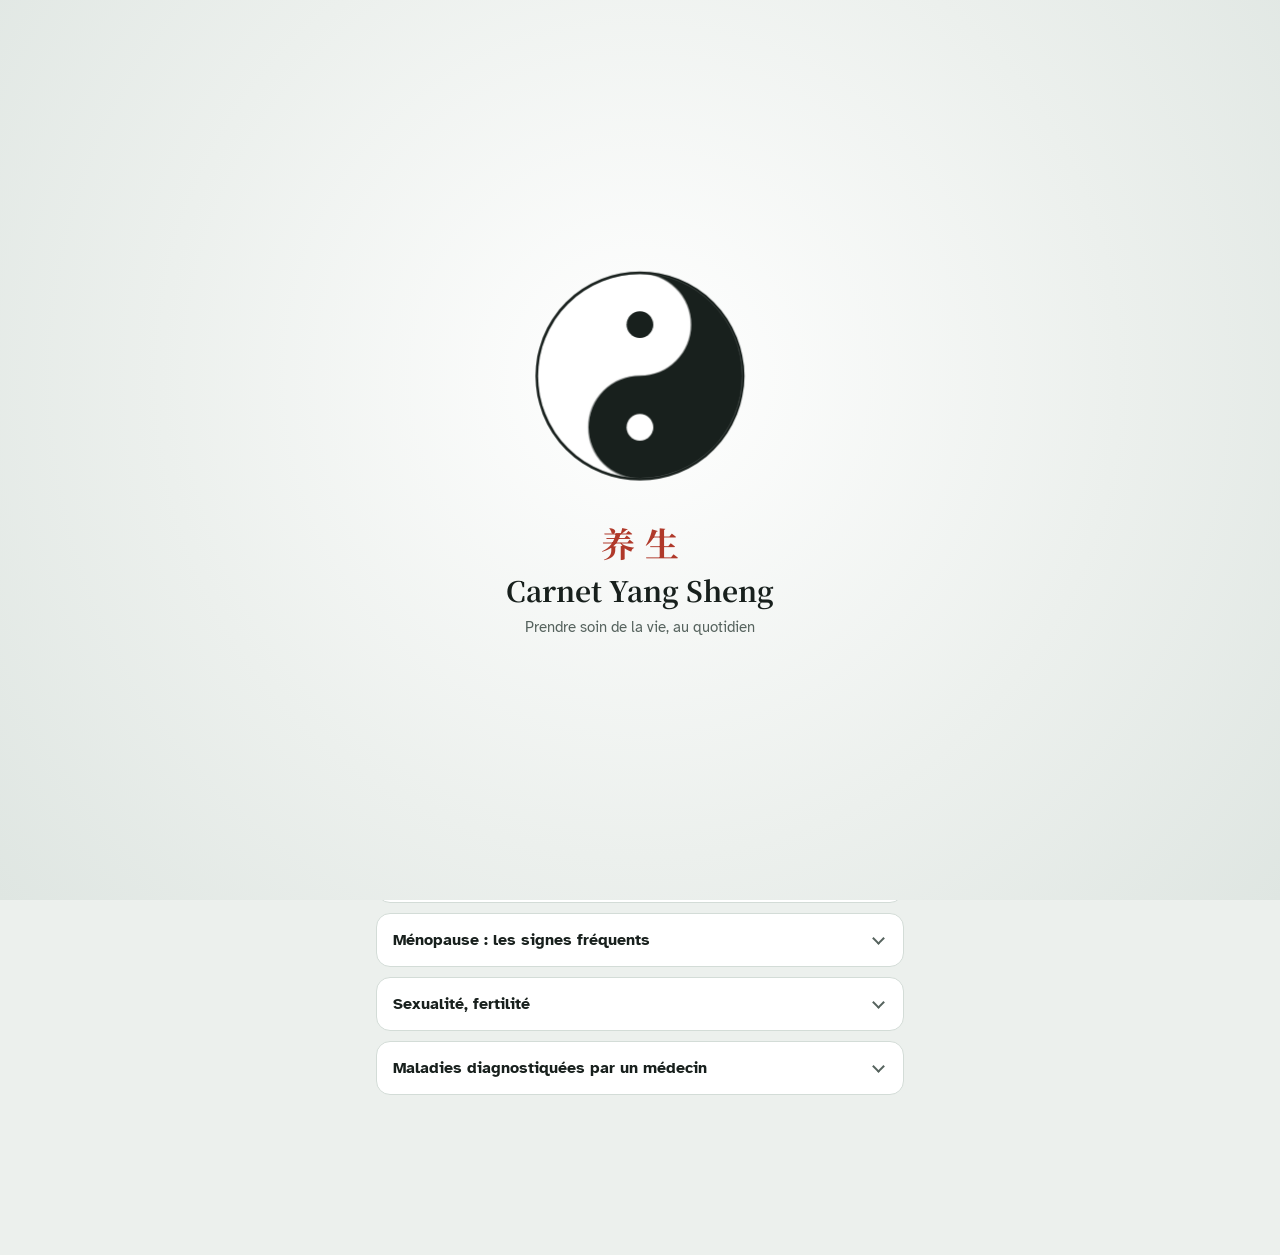
==== commit c20b9e48: "1.1 bêta 3 : maladies diagnostiquées regroupées (SEP, cancer, polyarthrite, IST dedans), 16 nouveaux" ====
--- a/index.html
+++ b/index.html
@@ -2,7 +2,7 @@
 <html lang="fr">
 <head>
 <meta charset="utf-8">
-<script>try{var p=JSON.parse(localStorage.getItem('ys.reglages')||'{}')||{},r=document.documentElement;if(p.theme==='dark'||p.theme==='light')r.dataset.theme=p.theme;if(p.fs==='l'||p.fs==='xl')r.dataset.fs=p.fs;if(p.intro===false)r.classList.add('no-intro');if(localStorage.getItem('ys.langue')==='en')r.lang='en';}catch(e){}</script>
+<script>try{var p=JSON.parse(localStorage.getItem('ys.reglages')||'{}')||{},r=document.documentElement;if(p.theme==='dark'||p.theme==='light')r.dataset.theme=p.theme;if(p.fs==='l'||p.fs==='xl')r.dataset.fs=p.fs;if(p.intro===false)r.classList.add('no-intro');if(localStorage.getItem('ys.langue')==='en')r.lang='en';if(sessionStorage.getItem('ys.ui'))r.classList.add('no-intro');}catch(e){}</script>
 <meta name="viewport" content="width=device-width, initial-scale=1, viewport-fit=cover">
 <title>Carnet Yang Sheng</title>
 <meta name="description" content="Protocoles d'auto-massage et recettes de bien-être inspirés de la médecine traditionnelle chinoise.">
@@ -12,7 +12,7 @@
 <link rel="icon" type="image/png" href="icons/icon-192.png">
 <link rel="apple-touch-icon" href="icons/apple-touch-icon.png">
 <link rel="preload" href="fonts/atkinson-400.woff2" as="font" type="font/woff2" crossorigin>
-<link rel="stylesheet" href="app.css?v=09b61f0e">
+<link rel="stylesheet" href="app.css?v=922c1350">
 </head>
 <body>
 <div id="intro" class="intro" role="img" aria-label="Carnet Yang Sheng">
@@ -60,10 +60,11 @@
     <button type="button" class="tab" data-tab="tableaux"><span class="pill"><svg viewBox="0 0 24 24" fill="none" stroke="currentColor" stroke-width="1.8" stroke-linecap="round" stroke-linejoin="round" aria-hidden="true"><circle cx="12" cy="12" r="9"></circle><path d="M12 3a4.5 4.5 0 0 1 0 9a4.5 4.5 0 0 0 0 9"></path><circle cx="12" cy="7.5" r="0.9" fill="currentColor"></circle><circle cx="12" cy="16.5" r="0.9"></circle></svg></span><span class="tab-l">Tableaux</span></button>
     <button type="button" class="tab" data-tab="cuisine"><span class="pill"><svg viewBox="0 0 24 24" fill="none" stroke="currentColor" stroke-width="1.8" stroke-linecap="round" stroke-linejoin="round" aria-hidden="true"><path d="M3 12h18a9 8 0 0 1-18 0z"></path><path d="M8 8.5c0-1.4 1-1.8 1-3.2M12 8.5c0-1.4 1-1.8 1-3.2M16 8.5c0-1.4 1-1.8 1-3.2"></path></svg></span><span class="tab-l">Cuisine</span></button>
     <button type="button" class="tab" data-tab="carnet"><span class="pill"><svg viewBox="0 0 24 24" fill="none" stroke="currentColor" stroke-width="1.8" stroke-linecap="round" stroke-linejoin="round" aria-hidden="true"><path d="M5 4.5A1.5 1.5 0 0 1 6.5 3H19v15H6.5A1.5 1.5 0 0 0 5 19.5z"></path><path d="M5 19.5A1.5 1.5 0 0 0 6.5 21H19"></path><path d="M9 7.5h6M9 11h4"></path></svg></span><span class="tab-l">Carnet</span></button>
+    <button type="button" class="tab" data-tab="savoir"><span class="pill"><svg viewBox="0 0 24 24" fill="none" stroke="currentColor" stroke-width="1.8" stroke-linecap="round" stroke-linejoin="round" aria-hidden="true"><path d="M12 6.5C10 5 7 4.5 3.5 5v13c3.5-.5 6.5 0 8.5 1.5 2-1.5 5-2 8.5-1.5V5C17 4.5 14 5 12 6.5z"></path><path d="M12 6.5v13"></path><path d="M6.5 9.5c1.3 0 2.4.2 3.3.6M14.2 10.1c.9-.4 2-.6 3.3-.6"></path></svg></span><span class="tab-l">Savoir</span></button>
     <button type="button" class="tab" data-tab="infos"><span class="pill"><svg viewBox="0 0 24 24" fill="none" stroke="currentColor" stroke-width="1.8" stroke-linecap="round" stroke-linejoin="round" aria-hidden="true"><circle cx="12" cy="12" r="9"></circle><path d="M12 11v5.5M12 7.8v.2"></path></svg></span><span class="tab-l">Infos</span></button>
   </div>
 </nav>
 
-<script src="app.js?v=32d4dc34"></script>
+<script src="app.js?v=a85a62ea"></script>
 </body>
 </html>
--- a/app.css
+++ b/app.css
@@ -194,7 +194,7 @@
 
 /* Barre d'onglets */
 .tabs{position:fixed;left:0;right:0;bottom:0;z-index:20;background:var(--surface);border-top:1px solid var(--line);padding-bottom:env(safe-area-inset-bottom,0px)}
-.tabs-in{max-width:560px;margin-inline:auto;display:grid;grid-template-columns:repeat(5,minmax(0,1fr));column-gap:6px;padding:0 6px;height:var(--tabs-h)}
+.tabs-in{max-width:560px;margin-inline:auto;display:grid;grid-template-columns:repeat(6,minmax(0,1fr));column-gap:2px;padding:0 4px;height:var(--tabs-h)}
 .tab{border:0;background:none;cursor:pointer;display:flex;flex-direction:column;align-items:center;justify-content:center;gap:3px;color:var(--muted);font-size:clamp(10px,2.8vw,12px);font-weight:700;padding:0;min-width:0}
 .tab-l{display:block;max-width:100%;overflow:hidden;text-overflow:ellipsis;white-space:nowrap;line-height:1.2}
 .tab svg{width:24px;height:24px}
@@ -571,6 +571,11 @@
 .gd-p{margin:10px 0 0;font-size:calc(15px*var(--fs,1));line-height:1.5}
 .gd-t{margin:22px 0 0;font-size:calc(13px*var(--fs,1));font-weight:700;letter-spacing:.06em;text-transform:uppercase;color:var(--muted)}
 .gd-acc details.cat>summary{font-size:calc(15px*var(--fs,1))}
+/* v1.1 : rubriques détaillées rangées dans « Maladies diagnostiquées » */
+.cat-kids{padding:0 10px 12px}
+details.cat.sub{margin-top:8px;background:var(--bg);border-radius:12px}
+details.cat.sub>summary{font-size:calc(15px*var(--fs,1));min-height:48px;padding:12px 14px}
+details.cat.sub .guide-b{background:var(--surface)}
 .gd{padding:0 16px 16px}
 .gd>.gd-p:first-child{margin-top:0}
 .gd-h{margin:14px 0 6px;font-size:calc(13px*var(--fs,1));font-weight:700;color:var(--muted)}
@@ -768,3 +773,104 @@
 .lg-ex-o{display:inline-flex;align-items:center;gap:8px;padding:6px 12px 6px 6px;border-radius:12px;background:var(--cin-bg);color:var(--cin);font-weight:700;font-size:calc(14px*var(--fs,1))}
 .lg-ex-o .lg-svg{width:34px;height:40px}
 .pv-lgimgs{display:flex;flex-direction:column;gap:6px;flex:none}
+/* Bilans enregistrés et suivi */
+.bsave{display:flex;flex-direction:column;align-items:center;gap:6px;margin:16px 0 4px;text-align:center}
+.bsave .cta{box-shadow:none;width:100%;max-width:360px}
+.bsave span{font-size:calc(13.5px*var(--fs,1));color:var(--muted)}
+.bsave.ok{flex-direction:row;justify-content:center;flex-wrap:wrap;gap:4px 10px;padding:10px 14px;border-radius:14px;background:var(--jade-bg)}
+.bsave.ok span{color:var(--jade);font-weight:700;font-size:calc(14.5px*var(--fs,1))}
+.bl-list{display:grid;gap:10px}
+.bl-card{display:grid;gap:5px;text-align:left;width:100%;padding:12px 14px;border:1px solid var(--line);border-left:4px solid var(--cin);border-radius:14px;background:var(--surface);cursor:pointer;color:var(--ink)}
+.bl-d{font-weight:700;font-size:calc(15px*var(--fs,1))}
+.bl-t{display:flex;flex-direction:column;gap:2px}
+.bl-t b{font-size:calc(14.5px*var(--fs,1));color:var(--cin)}
+.bl-t b.as{font-weight:400;color:var(--ink)}
+.bl-zh{font-family:var(--serif);color:var(--cin);font-size:calc(16px*var(--fs,1))}
+.bl-n{font-size:calc(13px*var(--fs,1));color:var(--muted)}
+.bl-lg{display:flex;gap:10px}
+.bl-lg .lg-zoom img{width:120px;height:120px;object-fit:cover;border-radius:12px;display:block}
+.bl-mods{margin-top:10px}
+.bl-acts{display:flex;flex-direction:column;gap:10px;margin-top:22px}
+.suivi-b{display:flex;flex-wrap:wrap;gap:8px;margin-top:10px}
+.suivi-b .ghost b,.mesbilans b{display:inline-grid;place-items:center;min-width:22px;height:22px;padding:0 6px;margin-left:6px;border-radius:999px;background:var(--jade-bg);color:var(--jade);font-size:calc(12.5px*var(--fs,1))}
+.mesbilans{margin-top:12px;display:inline-flex;align-items:center}
+.sheet-acts.col{flex-direction:column;align-items:center;gap:8px;text-align:center}
+.sheet-acts.col .primary{width:100%;max-width:340px}
+.cle-pt{display:inline-block;padding:2px 8px;border-radius:999px;background:var(--cin);color:var(--surface);font-size:calc(11.5px*var(--fs,1));font-weight:700;letter-spacing:.02em;line-height:1.5}
+.cle-h{margin-top:10px}
+.entry.bilan{--ac:var(--cin);--acbg:var(--cin-bg);border-left:4px solid var(--cin)}
+.bl-nom{font-size:calc(14.5px*var(--fs,1));font-weight:700;color:var(--cin)}
+/* Atlas des points */
+.at-g{margin-top:26px}
+details.at-m>summary{justify-content:flex-start;gap:12px}
+details.at-m>summary>span:first-child{flex:none}
+.at-org{font-family:var(--serif);font-weight:500;font-size:calc(24px*var(--fs,1));line-height:1;color:var(--cin);width:34px;text-align:center;flex:none}
+.at-mt{display:flex;flex-direction:column;gap:2px;flex:1;min-width:0}
+.at-mt b{font-size:calc(16px*var(--fs,1))}
+.at-mt small{font-weight:400;font-size:calc(13px*var(--fs,1));color:var(--muted)}
+.at-meta{margin:0;padding:0 16px 8px;font-size:calc(14px*var(--fs,1));color:var(--muted)}
+.at-meta span{font-style:italic}
+.at-list{display:flex;flex-direction:column;padding:0 8px 10px}
+#atlist>.at-list{padding:0;background:var(--surface);border:1px solid var(--line);border-radius:14px}
+.at-row{display:grid;grid-template-columns:62px 1fr auto;align-items:center;gap:4px 10px;width:100%;min-height:52px;padding:8px;border:0;border-top:1px solid var(--line);background:none;color:var(--ink);text-align:left;font:inherit;cursor:pointer}
+.at-list>.at-row:first-child{border-top:0}
+.at-row:active{background:var(--sunk)}
+.at-code{font-weight:700;color:var(--cin);font-size:calc(15px*var(--fs,1));white-space:nowrap}
+.at-nm{display:flex;flex-direction:column;min-width:0}
+.at-nm b{font-size:calc(15px*var(--fs,1))}
+.at-nm small{font-size:calc(13px*var(--fs,1));color:var(--muted)}
+.at-zh{font-family:var(--serif);font-weight:500;font-size:calc(18px*var(--fs,1));color:var(--muted);white-space:nowrap}
+.at-tags{grid-column:2 / -1;display:flex;flex-wrap:wrap;gap:4px}
+.at-tags span{font-size:calc(11.5px*var(--fs,1));font-weight:700;padding:1px 8px;border-radius:999px;background:var(--jade-bg);color:var(--jade)}
+.at-cats{list-style:none;margin:0 0 12px;padding:0;display:flex;flex-direction:column;gap:6px}
+.at-cats li{font-size:calc(14px*var(--fs,1));font-weight:700;padding:6px 10px;border-radius:10px;background:var(--jade-bg);color:var(--jade)}
+.at-fig{margin:4px 0 6px}
+.at-h{margin:16px 0 4px;font-size:calc(13px*var(--fs,1));letter-spacing:.06em;text-transform:uppercase;color:var(--cin)}
+.at-p{margin:0 0 6px;font-size:calc(15px*var(--fs,1));line-height:1.45}
+.at-p.warn{padding:8px 10px;border-left:3px solid var(--cin);background:var(--cin-bg);border-radius:0 8px 8px 0}
+.at-used{display:flex;flex-wrap:wrap;gap:6px}
+.chips.at-f{flex-wrap:nowrap;overflow-x:auto;margin:12px -16px 0;padding:0 16px 4px;gap:6px;scrollbar-width:none;-webkit-overflow-scrolling:touch}
+.chips.at-f::-webkit-scrollbar{display:none}
+.at-f .chip{flex:none;min-height:36px;padding:6px 12px;font-size:calc(14px*var(--fs,1))}
+.at-row.x{grid-template-columns:1fr auto}
+.figv{margin:0 0 10px;display:flex;overflow-x:auto;scrollbar-width:none}
+.figv button{flex:1 0 auto;padding:0 12px}
+.fig-nom{margin-top:6px}
+.at-ind{margin:2px 0 6px;padding:0;list-style:none;display:flex;flex-wrap:wrap;gap:6px}
+.at-ind li{font-size:calc(14px*var(--fs,1));line-height:1.3;padding:5px 10px;border-radius:999px;background:var(--sunk)}
+/* Savoir : formules et pharmacopée */
+.segs{margin:14px 0 4px}
+.pharma-avert{margin:10px 0 0;padding:10px 12px;border-radius:12px;background:var(--och-bg);color:var(--ink);font-size:calc(13.5px*var(--fs,1));line-height:1.45}
+.fm-row{display:grid;grid-template-columns:1fr auto;align-items:center;gap:4px 10px;width:100%;min-height:52px;padding:9px 8px;border:0;border-top:1px solid var(--line);background:none;color:var(--ink);text-align:left;font:inherit;cursor:pointer}
+.fm-list>.fm-row:first-child{border-top:0}
+.fm-row:active{background:var(--sunk)}
+.fm-nm{display:flex;flex-direction:column;min-width:0}
+.fm-nm b{font-size:calc(15.5px*var(--fs,1))}
+.fm-nm small{font-size:calc(13px*var(--fs,1));color:var(--muted);line-height:1.3}
+.fm-nm .fm-for{color:var(--jade);font-weight:700}
+.fm-labs{grid-column:1 / -1;display:flex;flex-wrap:wrap;gap:4px;align-items:center}
+.fm-labs.big{margin:0 0 10px}
+.lab{font-size:calc(11.5px*var(--fs,1));font-weight:700;padding:1px 8px;border-radius:999px;border:1px solid var(--line);color:var(--muted);background:var(--surface)}
+.lab-cal{color:#8A5A10;border-color:#E3C48C;background:#FBF3E4}.lab-pv{color:#256650;border-color:#9FD0BC;background:#E8F5EF}.lab-jz{color:#7A3A8C;border-color:#D3B5DD;background:#F6EEF9}
+#fmlist>.fm-list,#pllist>.fm-list,.fm-card{background:var(--surface);border:1px solid var(--line);border-radius:14px;padding:0 8px}
+.pl-cat{font-size:calc(12px*var(--fs,1));color:var(--muted)}
+.pl-sel{display:flex;align-items:center;gap:10px;margin:12px 0 0;font-size:calc(14px*var(--fs,1));font-weight:700}
+.pl-sel select{flex:1;min-width:0;font:inherit;font-weight:400;padding:8px 10px;border-radius:10px;border:1px solid var(--line);background:var(--surface);color:var(--ink)}
+.az{display:flex;flex-wrap:wrap;gap:4px;margin:14px 0 0}
+.az button{min-width:34px;min-height:34px;border-radius:9px;border:1px solid var(--line);background:var(--surface);color:var(--ink);font-weight:700;cursor:pointer}
+.az-h{margin:22px 0 8px;font-family:var(--serif);font-size:calc(22px*var(--fs,1));color:var(--cin);scroll-margin-top:10px}
+.fm-compo{list-style:none;margin:0;padding:0;border:1px solid var(--line);border-radius:12px}
+.fm-compo li{display:flex;align-items:center;justify-content:space-between;gap:10px;padding:6px 10px;border-top:1px solid var(--line)}
+.fm-compo li:first-child{border-top:0}
+.fm-pl{display:flex;flex-direction:column;align-items:flex-start;min-width:0;border:0;background:none;padding:2px 0;text-align:left;font:inherit;color:var(--ink)}
+button.fm-pl{cursor:pointer}
+button.fm-pl b{color:var(--jade);text-decoration:underline;text-decoration-thickness:1px;text-underline-offset:3px}
+.fm-pl small{font-size:calc(12.5px*var(--fs,1));color:var(--muted)}
+.fm-dose{flex:none;font-weight:700;font-size:calc(14px*var(--fs,1));white-space:nowrap}
+.fm-note{font-size:calc(14px*var(--fs,1));color:var(--muted)}
+.at-cats1{display:inline-block;margin:0 0 4px;font-size:calc(13.5px*var(--fs,1));font-weight:700;padding:5px 10px;border-radius:10px;background:var(--jade-bg);color:var(--jade)}
+.pl-lat{margin:0 0 8px;color:var(--muted);font-size:calc(14px*var(--fs,1))}
+.pl-props{display:flex;flex-wrap:wrap;gap:6px 10px;align-items:center;margin:0 0 10px}
+.pl-props .mer{font-size:calc(12.5px*var(--fs,1));font-weight:700;padding:2px 8px;border-radius:999px;background:var(--sunk)}
+@media (prefers-color-scheme:dark){:root:not([data-theme="light"]) .lab-cal{color:#E3AA56;border-color:#5A4320;background:#2A2113}:root:not([data-theme="light"]) .lab-pv{color:#74C8A7;border-color:#2A5A47;background:#16332A}:root:not([data-theme="light"]) .lab-jz{color:#D7A6E6;border-color:#5A3966;background:#2A1C30}}
+:root[data-theme="dark"] .lab-cal{color:#E3AA56;border-color:#5A4320;background:#2A2113}:root[data-theme="dark"] .lab-pv{color:#74C8A7;border-color:#2A5A47;background:#16332A}:root[data-theme="dark"] .lab-jz{color:#D7A6E6;border-color:#5A3966;background:#2A1C30}
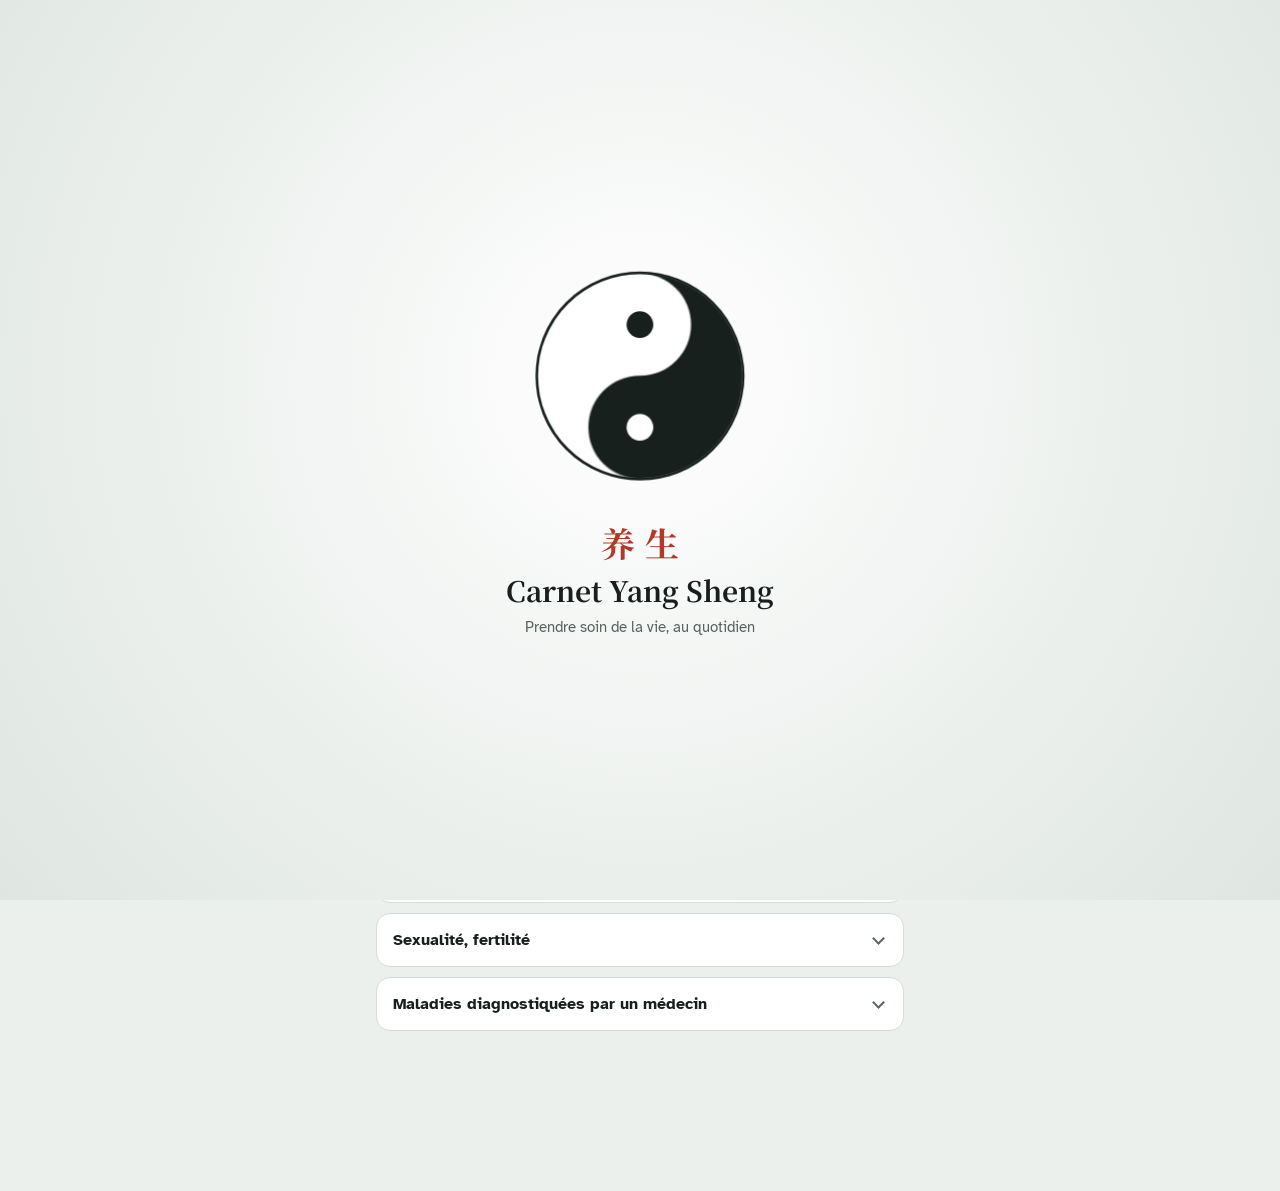
==== commit b0932be1: "1.1 bêta 5 : œdèmes Yin et Yang (nouveau tableau Vent-Eau, 5 symptômes), points RM 9, V 22, Rt 9, fo" ====
--- a/index.html
+++ b/index.html
@@ -65,6 +65,6 @@
   </div>
 </nav>
 
-<script src="app.js?v=a85a62ea"></script>
+<script src="app.js?v=3743c09f"></script>
 </body>
 </html>
